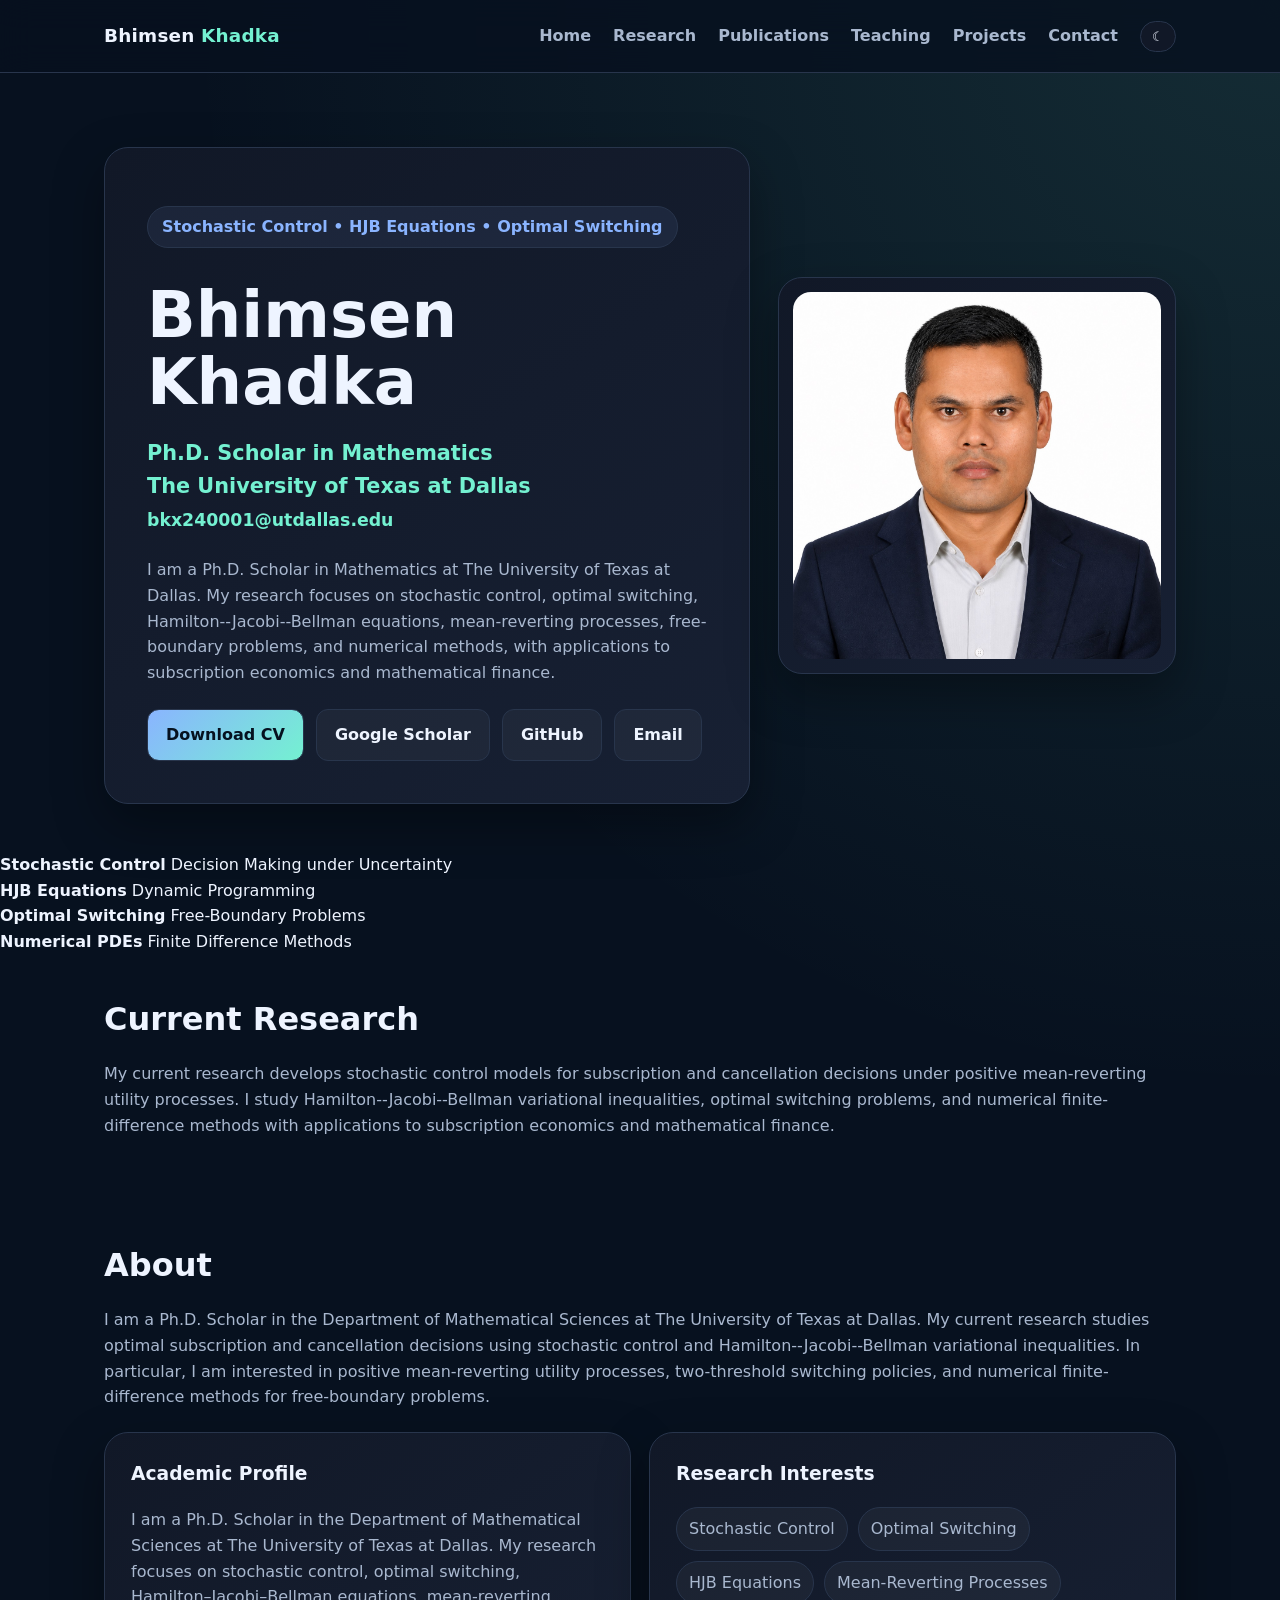
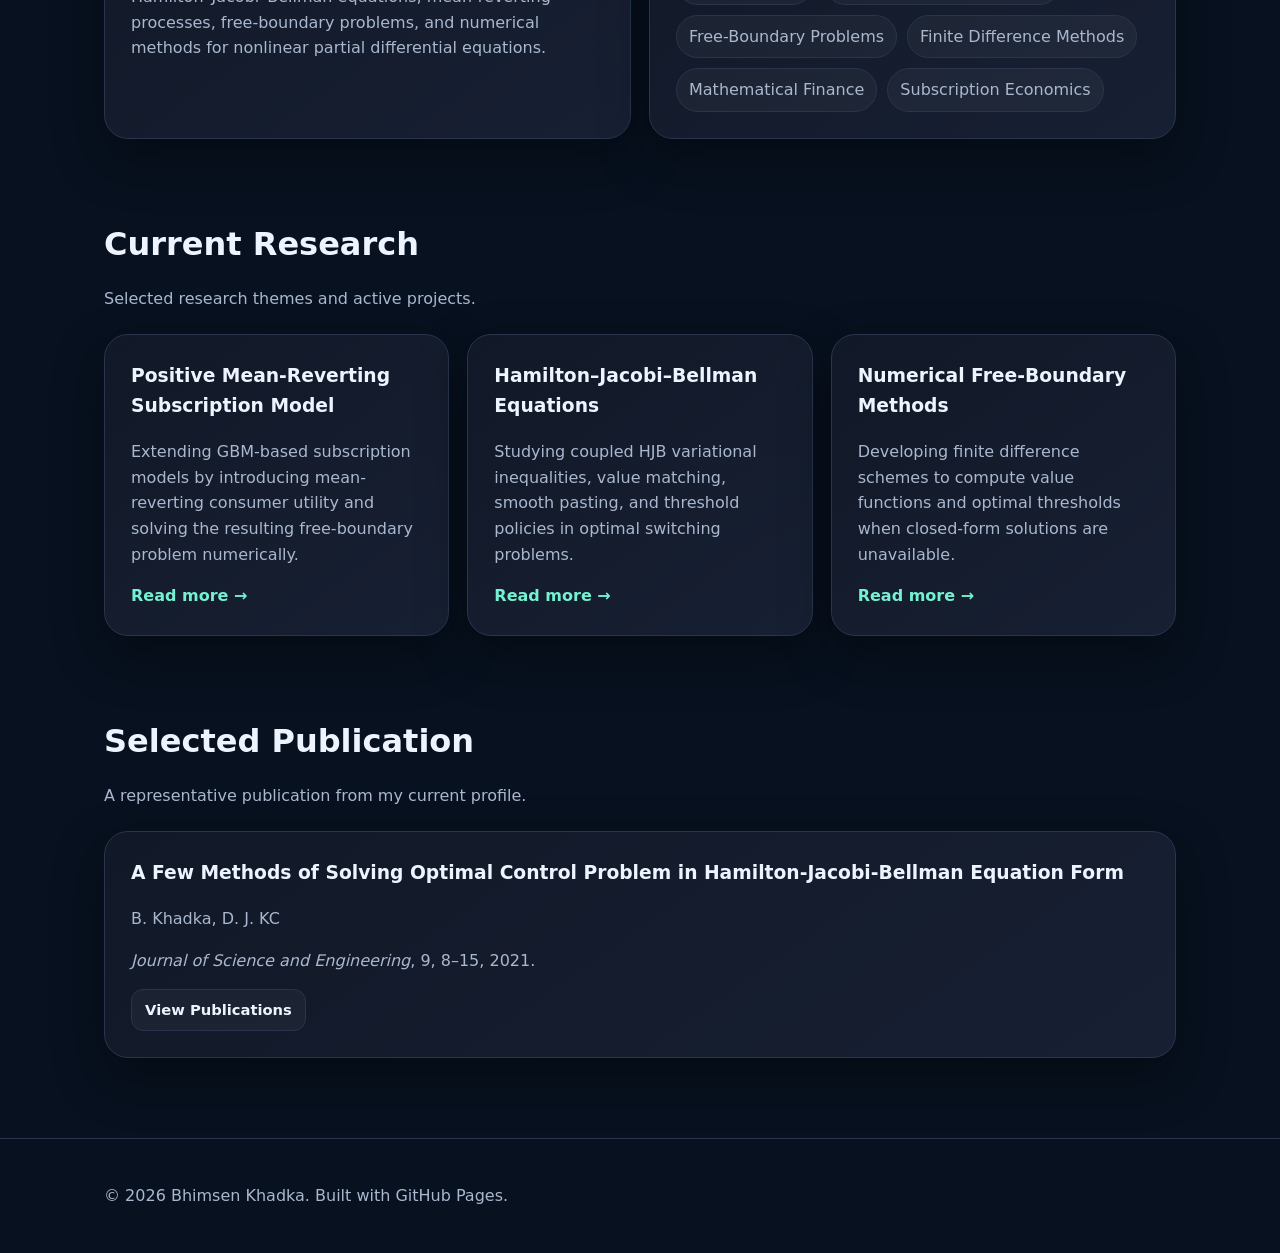
==== index.html @ 6ebc1610 "Update index.html" ====
<!DOCTYPE html>
<html lang="en">
<head>
  <meta charset="UTF-8" />
  <meta name="viewport" content="width=device-width, initial-scale=1.0" />
  <title>Bhimsen Khadka | Mathematics PhD</title>
  <meta name="description" content="Academic website of Bhimsen Khadka, PhD Scholar in Mathematics at The University of Texas at Dallas." />
  <meta name="google-site-verification" content="ZYRdFYte85MafFgRu5NXMgGypsYidAjBqfhh8ABR3eA" />
  <link rel="stylesheet" href="css/style.css" />
</head>
<body>
  <header class="site-header">
    <nav class="nav container">
      <a class="brand" href="index.html">Bhimsen <span>Khadka</span></a>
      <button class="nav-toggle" id="navToggle">☰</button>
      <div class="nav-links" id="navLinks">
        <a href="index.html">Home</a>
        <a href="research.html">Research</a>
        <a href="publications.html">Publications</a>
        <a href="teaching.html">Teaching</a>
        <a href="projects.html">Projects</a>
        <a href="contact.html">Contact</a>
        <button id="themeToggle" class="theme-btn">☾</button>
      </div>
    </nav>
  </header>

  <main>
    <section class="hero container">
      <div class="hero-card">
        <p class="eyebrow">Stochastic Control • HJB Equations • Optimal Switching</p>
        <h1>Bhimsen Khadka</h1>
        <p class="subtitle">
Ph.D. Scholar in Mathematics<br />
The University of Texas at Dallas<br />
<small>bkx240001@utdallas.edu</small>
        </p>
        <p class="hero-text">
  I am a Ph.D. Scholar in Mathematics at The University of Texas at Dallas.
  My research focuses on stochastic control, optimal switching,
  Hamilton--Jacobi--Bellman equations, mean-reverting processes,
  free-boundary problems, and numerical methods, with applications to
  subscription economics and mathematical finance.
         </p>
        <div class="button-row">
          <a class="btn primary" href="Bhimsen_CV.pdf">Download CV</a>
          <a class="btn" href="https://scholar.google.com/citations?user=SEd0afoAAAAJ&hl=en" target="_blank">Google Scholar</a>
          <a class="btn" href="https://github.com/BhimsenKhadka" target="_blank">GitHub</a>
          <a class="btn" href="mailto:bkx240001@utdallas.edu">Email</a>
        </div>
      </div>
      <div class="profile-card">
        <img src="Photo.jpg" alt="Bhimsen Khadka" />
      </div>
    </section>

    <div>
<strong>Stochastic Control</strong>
<span>Decision Making under Uncertainty</span>
</div>

<div>
<strong>HJB Equations</strong>
<span>Dynamic Programming</span>
</div>

<div>
<strong>Optimal Switching</strong>
<span>Free-Boundary Problems</span>
</div>

<div>
<strong>Numerical PDEs</strong>
<span>Finite Difference Methods</span>
</div>

    </section>
<section class="section container">
  <div class="section-heading">
    <h2>Current Research</h2>
    <p>
      My current research develops stochastic control models for subscription
      and cancellation decisions under positive mean-reverting utility processes.
      I study Hamilton--Jacobi--Bellman variational inequalities, optimal
      switching problems, and numerical finite-difference methods with
      applications to subscription economics and mathematical finance.
    </p>
  </div>
</section>
    <section class="section container">
      <div class="section-heading">
       
        <h2>About</h2>
       <p>
  I am a Ph.D. Scholar in the Department of Mathematical Sciences at
  The University of Texas at Dallas. My current research studies optimal
  subscription and cancellation decisions using stochastic control and
  Hamilton--Jacobi--Bellman variational inequalities. In particular, I am
  interested in positive mean-reverting utility processes, two-threshold
  switching policies, and numerical finite-difference methods for
  free-boundary problems.
</p>
      </div>
      <div class="grid two">
        <div class="card">
          <h3>Academic Profile</h3>
         <p>
I am a Ph.D. Scholar in the Department of Mathematical Sciences at
The University of Texas at Dallas. My research focuses on stochastic
control, optimal switching, Hamilton–Jacobi–Bellman equations,
mean-reverting processes, free-boundary problems, and numerical
methods for nonlinear partial differential equations.
</p>
        </div>
        <div class="card">
          <h3>Research Interests</h3>
          <div class="tags">
            <span>Stochastic Control</span>
            <span>Optimal Switching</span>
            <span>HJB Equations</span>
            <span>Mean-Reverting Processes</span>
            <span>Free-Boundary Problems</span>
            <span>Finite Difference Methods</span>
            <span>Mathematical Finance</span>
            <span>Subscription Economics</span>
          </div>
        </div>
      </div>
    </section>

    <section class="section container">
      <div class="section-heading">
        <h2>Current Research</h2>
        <p>Selected research themes and active projects.</p>
      </div>
      <div class="grid three">
        <article class="card">
          <h3>Positive Mean-Reverting Subscription Model</h3>
          <p>
            Extending GBM-based subscription models by introducing mean-reverting
            consumer utility and solving the resulting free-boundary problem numerically.
          </p>
          <a class="text-link" href="research.html">Read more →</a>
        </article>
        <article class="card">
          <h3>Hamilton–Jacobi–Bellman Equations</h3>
          <p>
            Studying coupled HJB variational inequalities, value matching,
            smooth pasting, and threshold policies in optimal switching problems.
          </p>
          <a class="text-link" href="research.html">Read more →</a>
        </article>
        <article class="card">
          <h3>Numerical Free-Boundary Methods</h3>
          <p>
            Developing finite difference schemes to compute value functions and
            optimal thresholds when closed-form solutions are unavailable.
          </p>
          <a class="text-link" href="projects.html">Read more →</a>
        </article>
      </div>
    </section>

    <section class="section container">
      <div class="section-heading">
        <h2>Selected Publication</h2>
        <p>A representative publication from my current profile.</p>
      </div>
      <div class="publication">
        <h3>A Few Methods of Solving Optimal Control Problem in Hamilton-Jacobi-Bellman Equation Form</h3>
        <p>B. Khadka, D. J. KC</p>
        <p><em>Journal of Science and Engineering</em>, 9, 8–15, 2021.</p>
        <a class="btn small" href="publications.html">View Publications</a>
      </div>
    </section>
  </main>

  <footer class="footer">
    <div class="container">
      <p>© <span id="year"></span> Bhimsen Khadka. Built with GitHub Pages.</p>
    </div>
  </footer>

  <script src="js/script.js"></script>
</body>
</html>
---- css/style.css ----
:root{
  --bg:#07111f;
  --surface:#111827;
  --surface2:#172033;
  --text:#eef4ff;
  --muted:#a9b8cf;
  --line:#28354c;
  --accent:#74f1d1;
  --accent2:#8ab4ff;
  --shadow:0 20px 50px rgba(0,0,0,.35);
}
:root.light{
  --bg:#f7f9fc;
  --surface:#ffffff;
  --surface2:#eef3fb;
  --text:#122033;
  --muted:#52627a;
  --line:#d9e1ee;
  --accent:#0f766e;
  --accent2:#1d4ed8;
  --shadow:0 16px 40px rgba(30,41,59,.12);
}
*{box-sizing:border-box}
body{
  margin:0;
  font-family:Inter, system-ui, -apple-system, BlinkMacSystemFont, "Segoe UI", sans-serif;
  background:radial-gradient(circle at top right, rgba(116,241,209,.12), transparent 35%), var(--bg);
  color:var(--text);
  line-height:1.6;
}
a{color:inherit;text-decoration:none}
.container{max-width:1120px;margin:0 auto;padding:0 24px}
.site-header{
  position:sticky;top:0;z-index:10;
  background:rgba(7,17,31,.82);
  backdrop-filter:blur(16px);
  border-bottom:1px solid var(--line);
}
.light .site-header{background:rgba(247,249,252,.86)}
.nav{height:72px;display:flex;align-items:center;justify-content:space-between}
.brand{font-weight:800;font-size:1.15rem;letter-spacing:.2px}
.brand span{color:var(--accent)}
.nav-links{display:flex;align-items:center;gap:22px}
.nav-links a{color:var(--muted);font-weight:600}
.nav-links a:hover{color:var(--accent)}
.nav-toggle{display:none;background:none;border:0;color:var(--text);font-size:1.6rem}
.theme-btn{border:1px solid var(--line);background:var(--surface);color:var(--text);border-radius:999px;padding:7px 11px;cursor:pointer}
.hero{display:grid;grid-template-columns:1.3fr .8fr;gap:28px;align-items:center;padding-top:74px;padding-bottom:48px}
.hero-card,.profile-card,.card,.publication,.stats div{
  background:linear-gradient(145deg,var(--surface),var(--surface2));
  border:1px solid var(--line);
  border-radius:24px;
  box-shadow:var(--shadow);
}
.hero-card{padding:42px}
.eyebrow{display:inline-block;color:var(--accent2);font-weight:700;border:1px solid var(--line);border-radius:999px;padding:7px 14px;background:rgba(138,180,255,.08)}
h1{font-size:clamp(2.4rem,5vw,4.6rem);line-height:1.05;margin:18px 0 12px}
h2{font-size:2rem;margin:0 0 8px}
h3{margin-top:0}
.subtitle{font-size:1.3rem;color:var(--accent);font-weight:700}
.hero-text,.lead,.section-heading p,.card p,.publication p{color:var(--muted)}
.button-row{display:flex;flex-wrap:wrap;gap:12px;margin-top:24px}
.btn{
  display:inline-flex;align-items:center;justify-content:center;
  border:1px solid var(--line);border-radius:12px;padding:12px 18px;
  background:rgba(255,255,255,.04);font-weight:800;
}
.btn:hover{transform:translateY(-2px);border-color:var(--accent);transition:.2s}
.btn.primary{background:linear-gradient(135deg,var(--accent2),var(--accent));color:#05111f}
.btn.small{padding:8px 13px;font-size:.92rem}
.profile-card{padding:14px}
.profile-card img{width:100%;display:block;border-radius:18px;aspect-ratio:1/1;object-fit:cover}
.stats{display:grid;grid-template-columns:repeat(4,1fr);gap:16px;padding:12px 24px 42px}
.stats div{text-align:center;padding:22px}
.stats strong{display:block;color:var(--text);font-size:1.2rem}
.stats span{color:var(--muted);font-size:.95rem}
.section{padding:40px 24px}
.section-heading{margin-bottom:22px}
.grid{display:grid;gap:18px}
.grid.two{grid-template-columns:repeat(2,1fr)}
.grid.three{grid-template-columns:repeat(3,1fr)}
.card,.publication{padding:26px}
.tags{display:flex;gap:10px;flex-wrap:wrap}
.tags span{border:1px solid var(--line);border-radius:999px;padding:8px 12px;color:var(--muted);background:rgba(255,255,255,.04)}
.text-link{color:var(--accent);font-weight:800}
.page{padding-top:54px;padding-bottom:80px}
.footer{border-top:1px solid var(--line);padding:28px 0;color:var(--muted);margin-top:40px}
@media(max-width:850px){
  .hero,.grid.two,.grid.three,.stats{grid-template-columns:1fr}
  .nav-toggle{display:block}
  .nav-links{display:none;position:absolute;left:0;right:0;top:72px;background:var(--surface);padding:18px 24px;flex-direction:column;align-items:flex-start;border-bottom:1px solid var(--line)}
  .nav-links.open{display:flex}
}
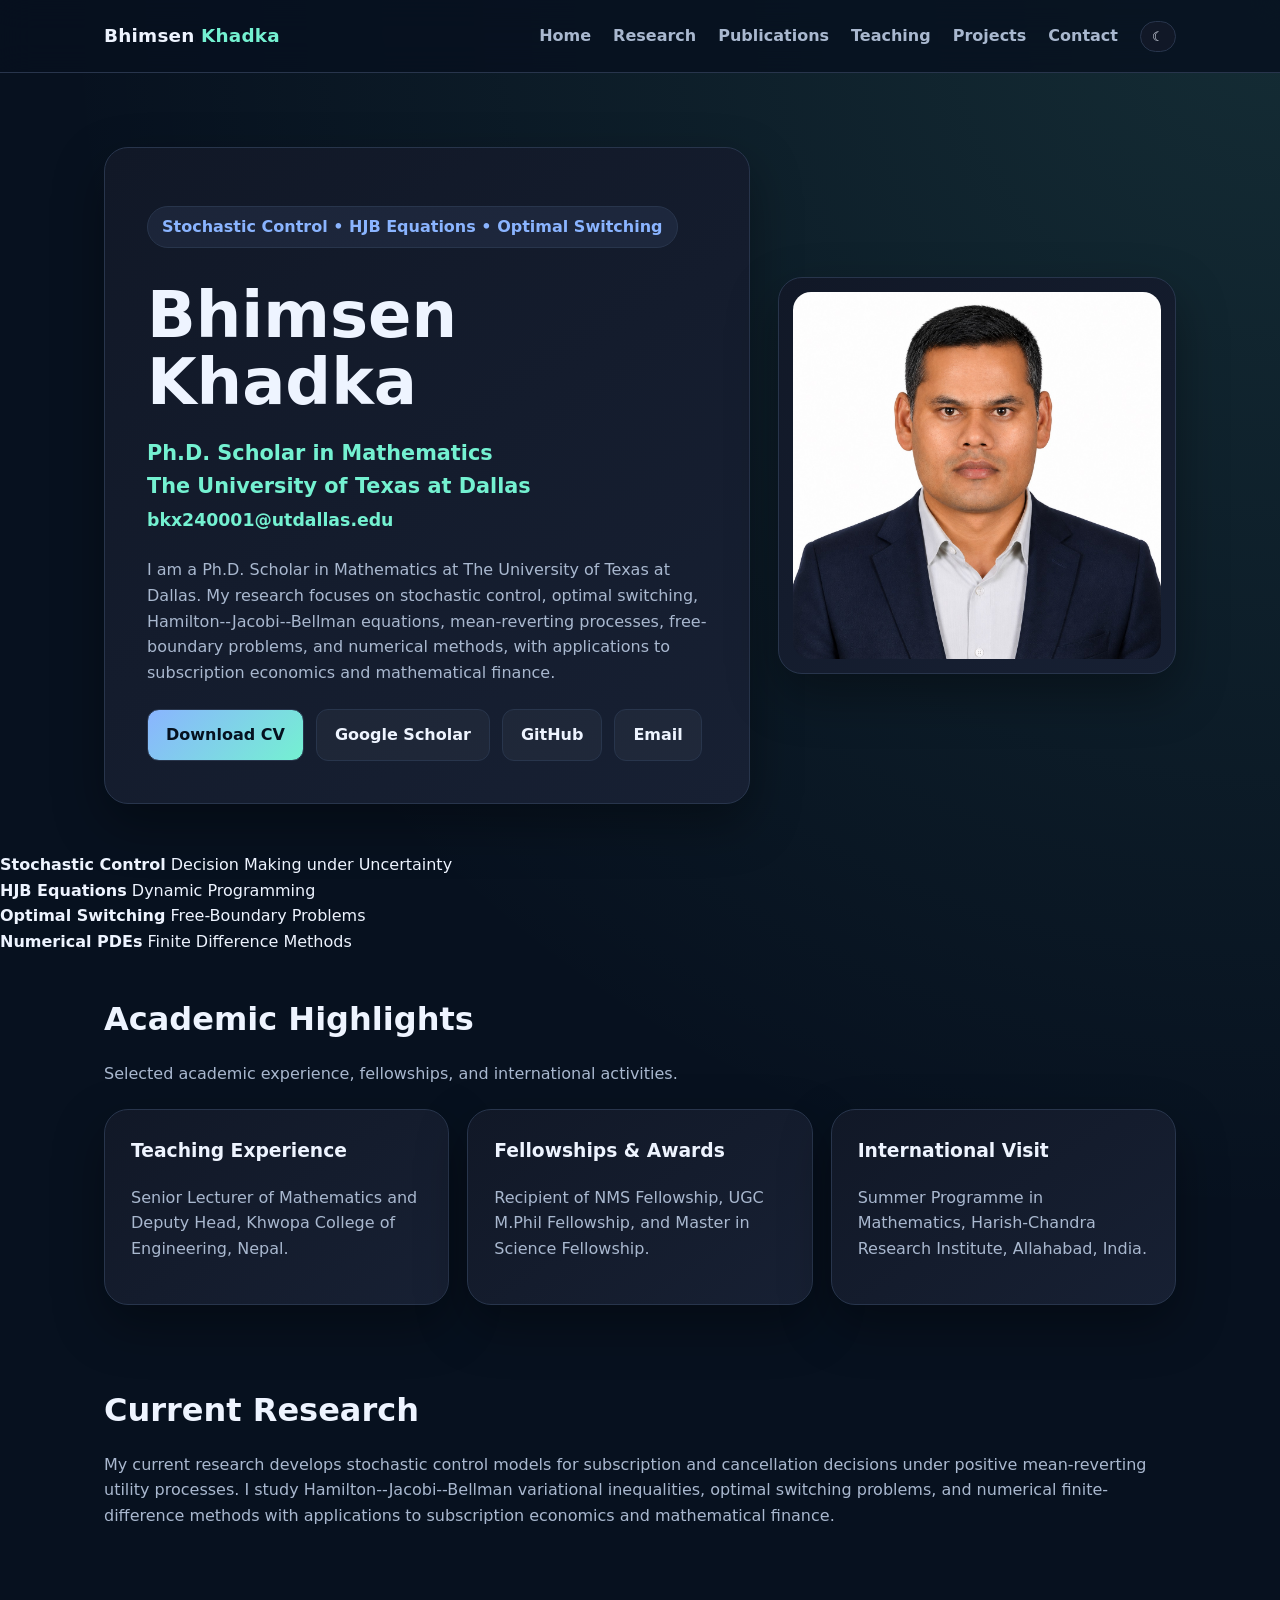
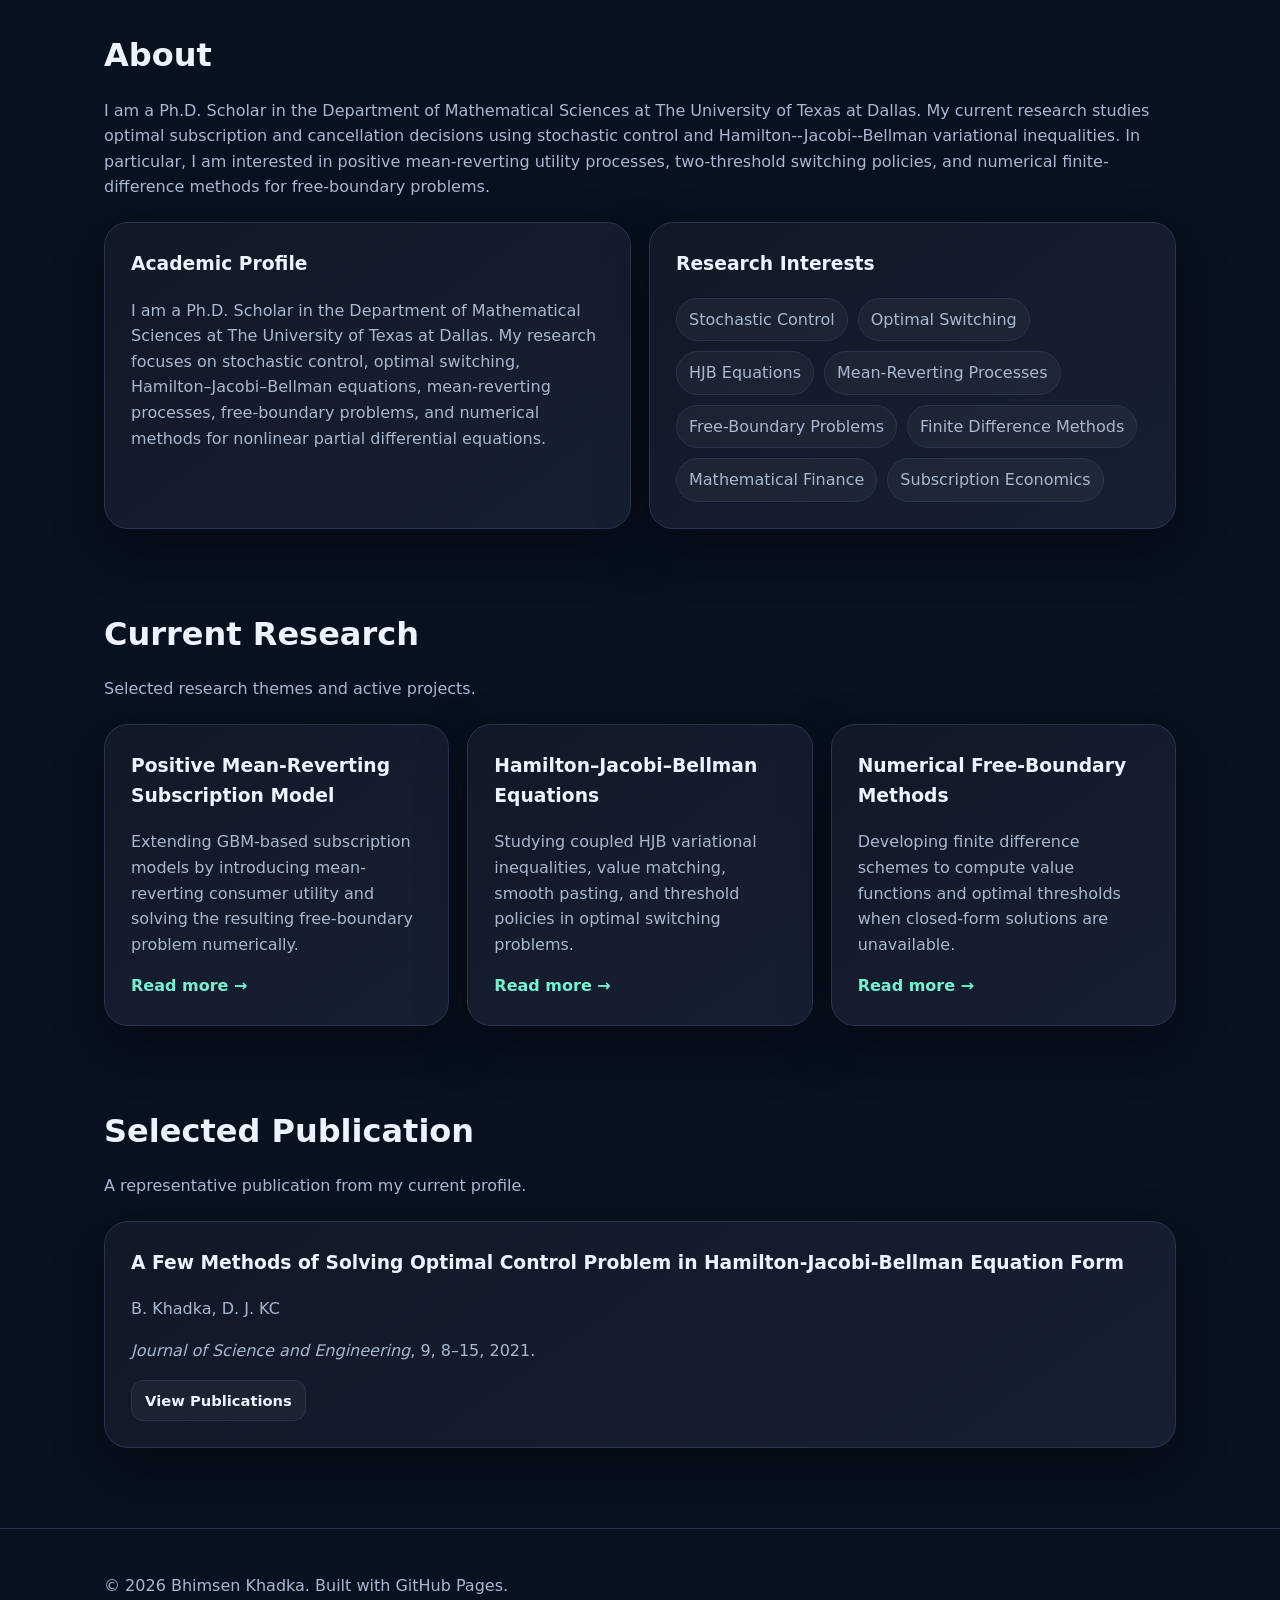
==== commit 730c322c: "Add academic highlights section to index.html Added academic highlights section with teaching experi" ====
--- a/index.html
+++ b/index.html
@@ -75,6 +75,31 @@
 </div>
 
     </section>
+<section class="section container">
+  <div class="section-heading">
+    <h2>Academic Highlights</h2>
+    <p>Selected academic experience, fellowships, and international activities.</p>
+  </div>
+
+  <div class="grid three">
+    <div class="card">
+      <h3>Teaching Experience</h3>
+      <p>Senior Lecturer of Mathematics and Deputy Head, Khwopa College of Engineering, Nepal.</p>
+    </div>
+
+    <div class="card">
+      <h3>Fellowships & Awards</h3>
+      <p>Recipient of NMS Fellowship, UGC M.Phil Fellowship, and Master in Science Fellowship.</p>
+    </div>
+
+    <div class="card">
+      <h3>International Visit</h3>
+      <p>Summer Programme in Mathematics, Harish-Chandra Research Institute, Allahabad, India.</p>
+    </div>
+  </div>
+</section>
+
+    
 <section class="section container">
   <div class="section-heading">
     <h2>Current Research</h2>
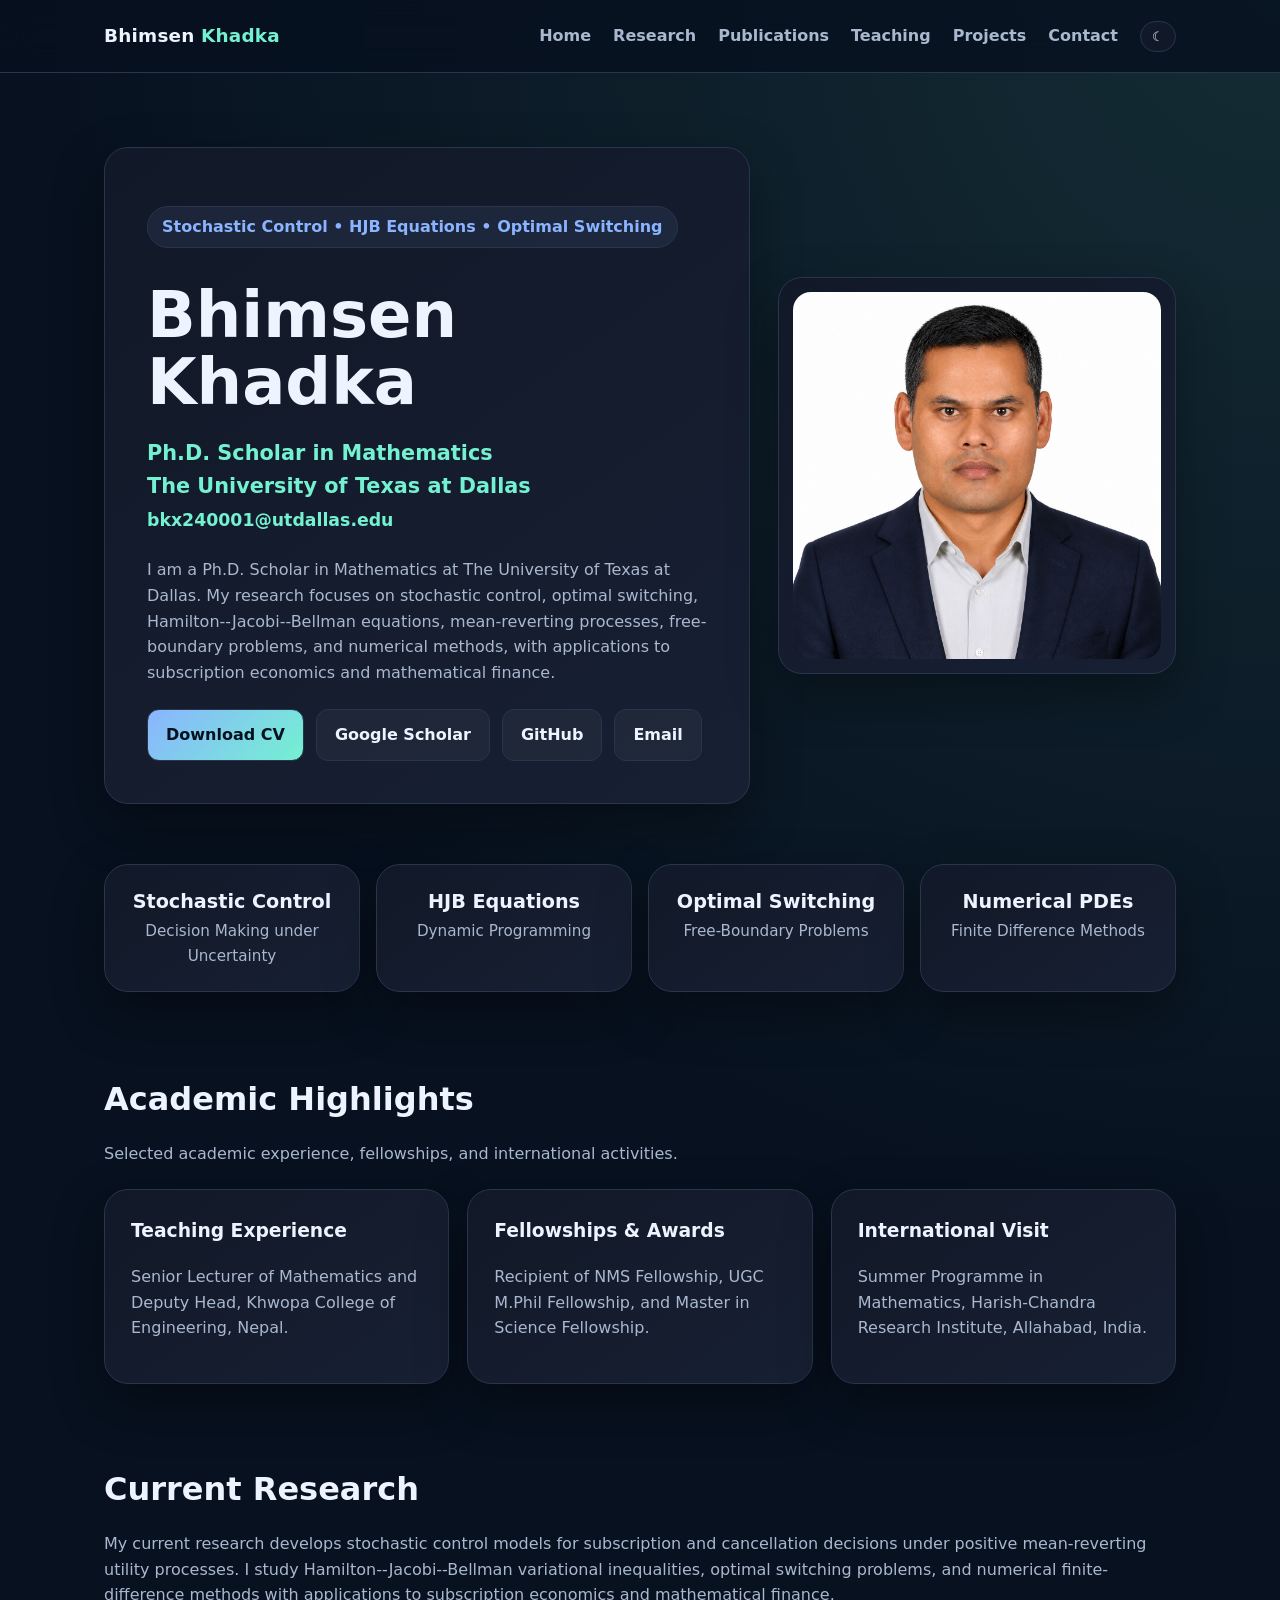
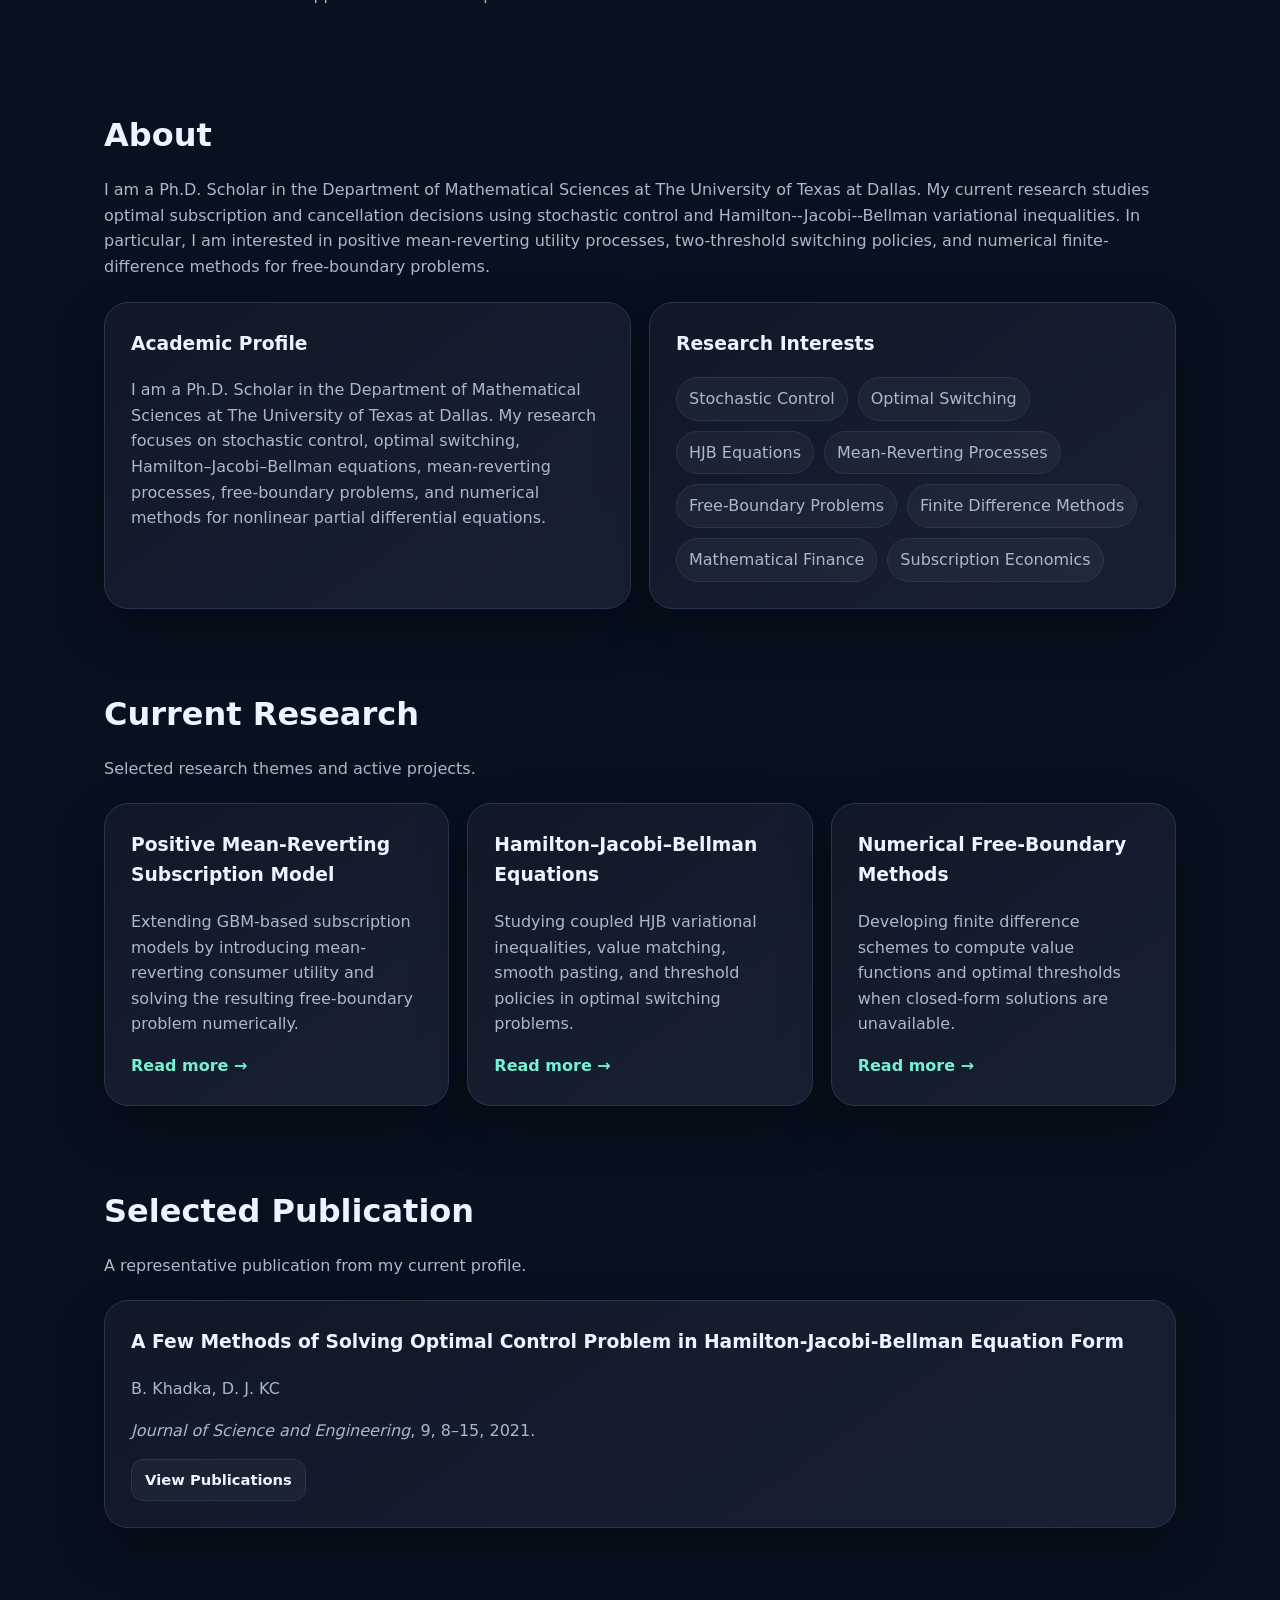
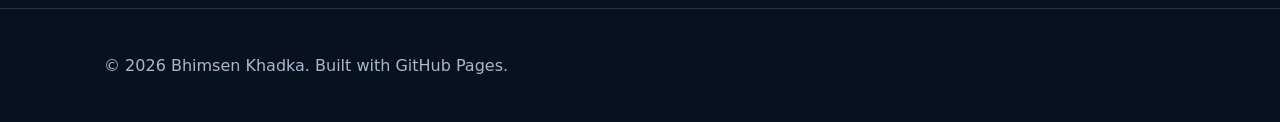
==== commit 6fa8fd23: "Add new stat cards for various topics" ====
--- a/index.html
+++ b/index.html
@@ -53,23 +53,23 @@
         <img src="Photo.jpg" alt="Bhimsen Khadka" />
       </div>
     </section>
-
-    <div>
+<section class="stats container">
+    <div class="stat-card">
 <strong>Stochastic Control</strong>
 <span>Decision Making under Uncertainty</span>
 </div>
 
-<div>
+<div class="stat-card">
 <strong>HJB Equations</strong>
 <span>Dynamic Programming</span>
 </div>
 
-<div>
+<div class="stat-card">
 <strong>Optimal Switching</strong>
 <span>Free-Boundary Problems</span>
 </div>
 
-<div>
+<div class="stat-card">
 <strong>Numerical PDEs</strong>
 <span>Finite Difference Methods</span>
 </div>
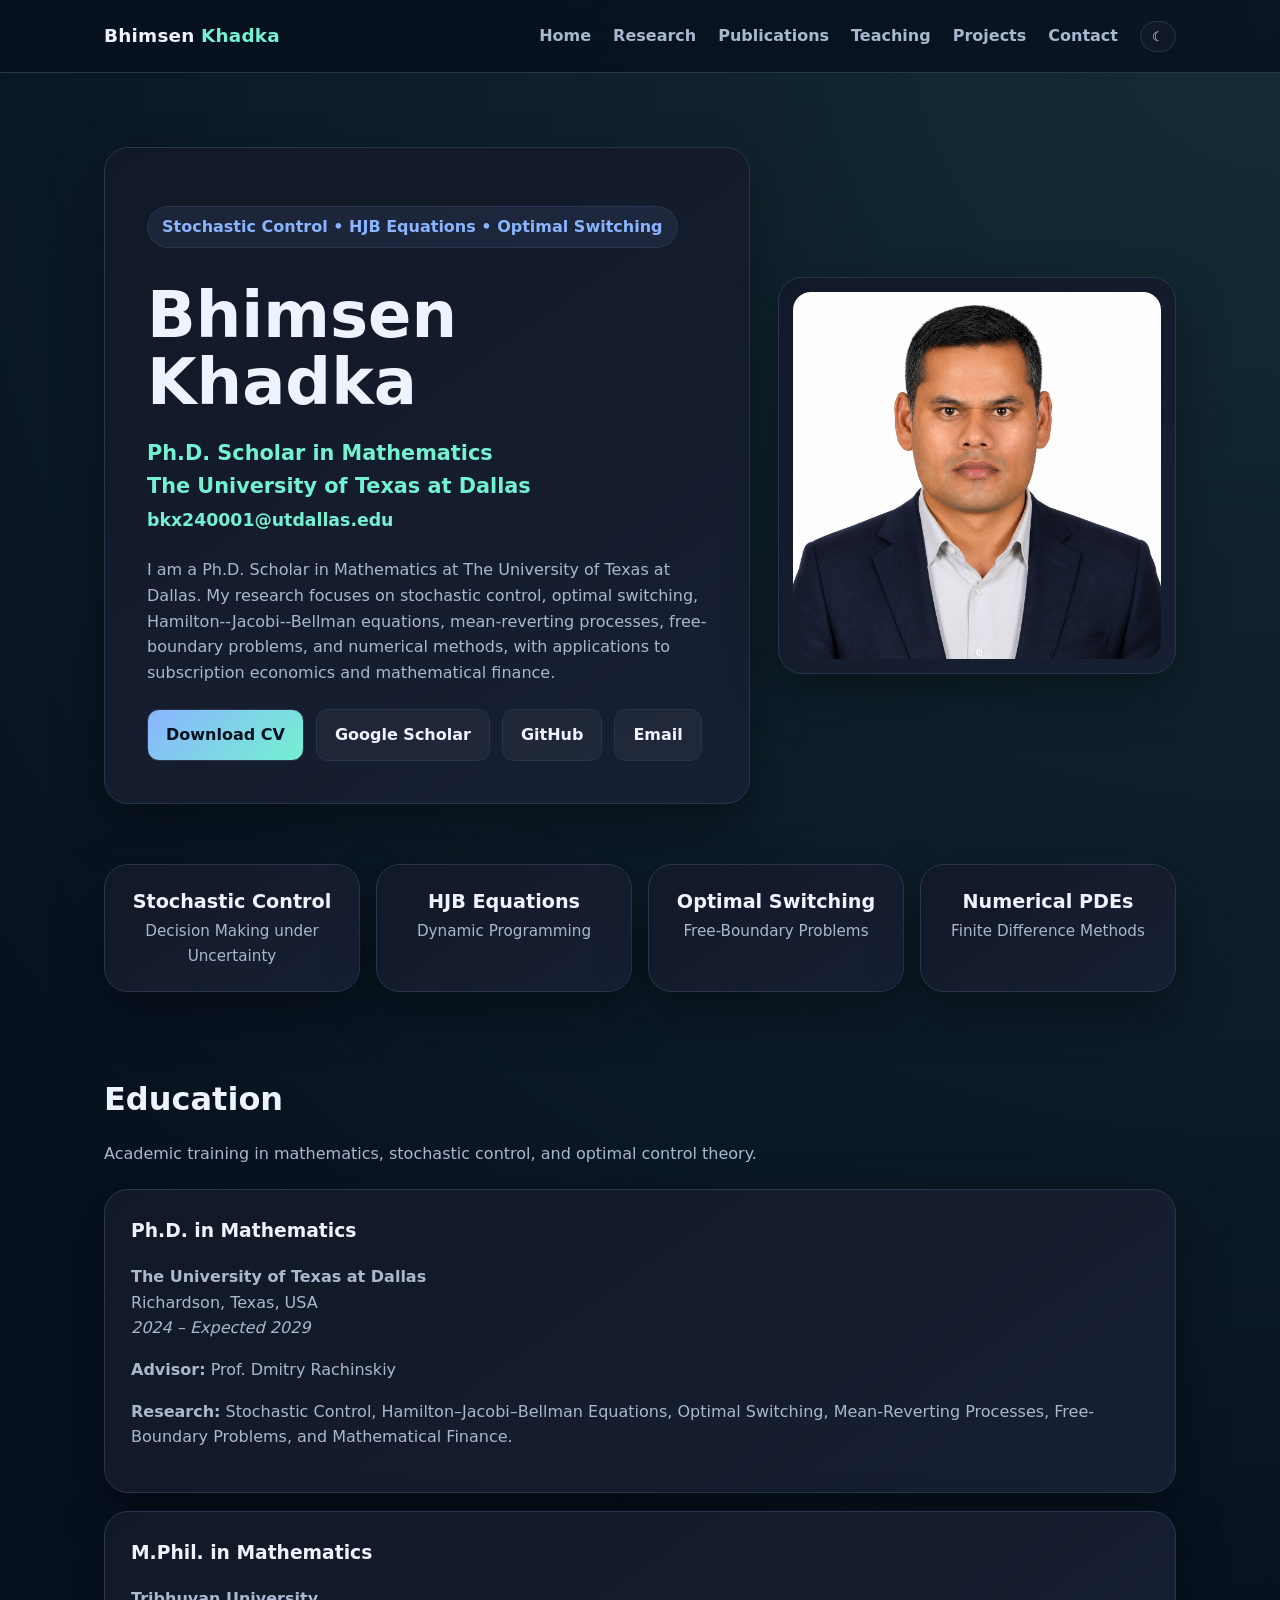
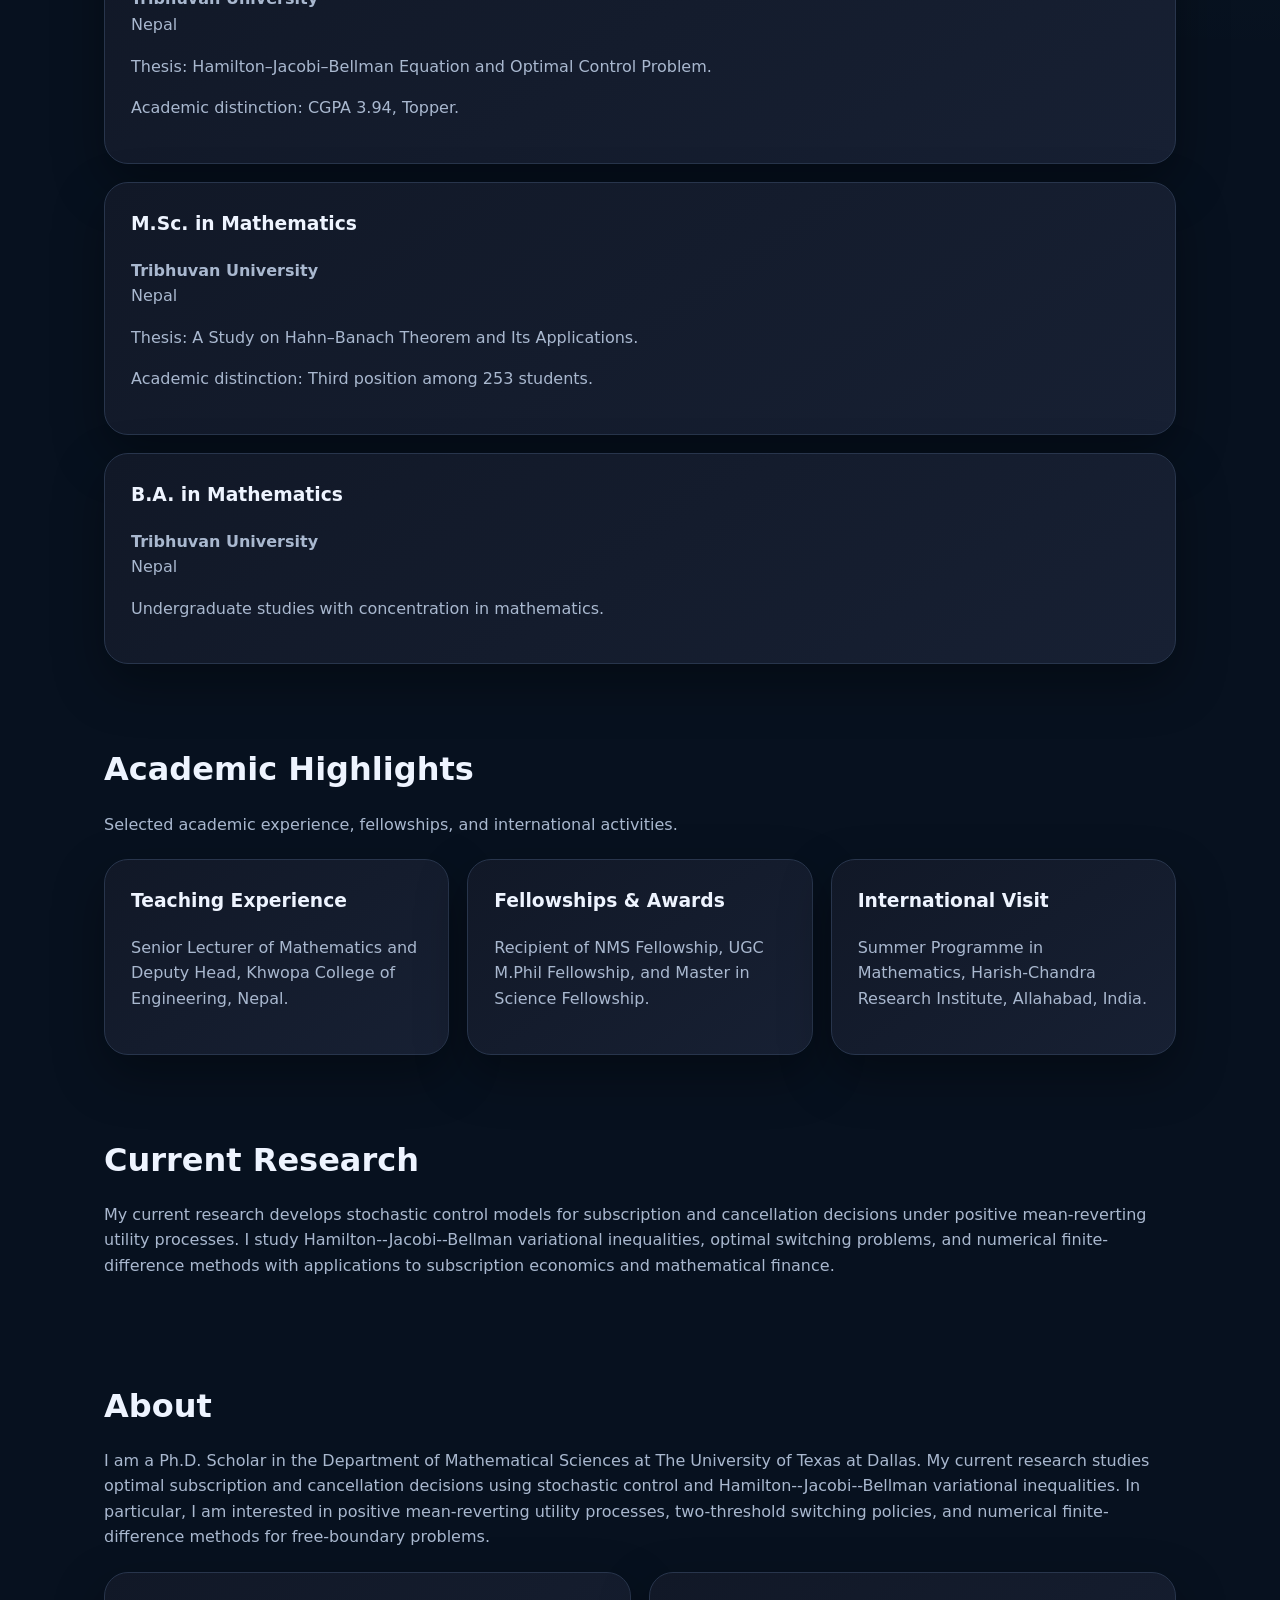
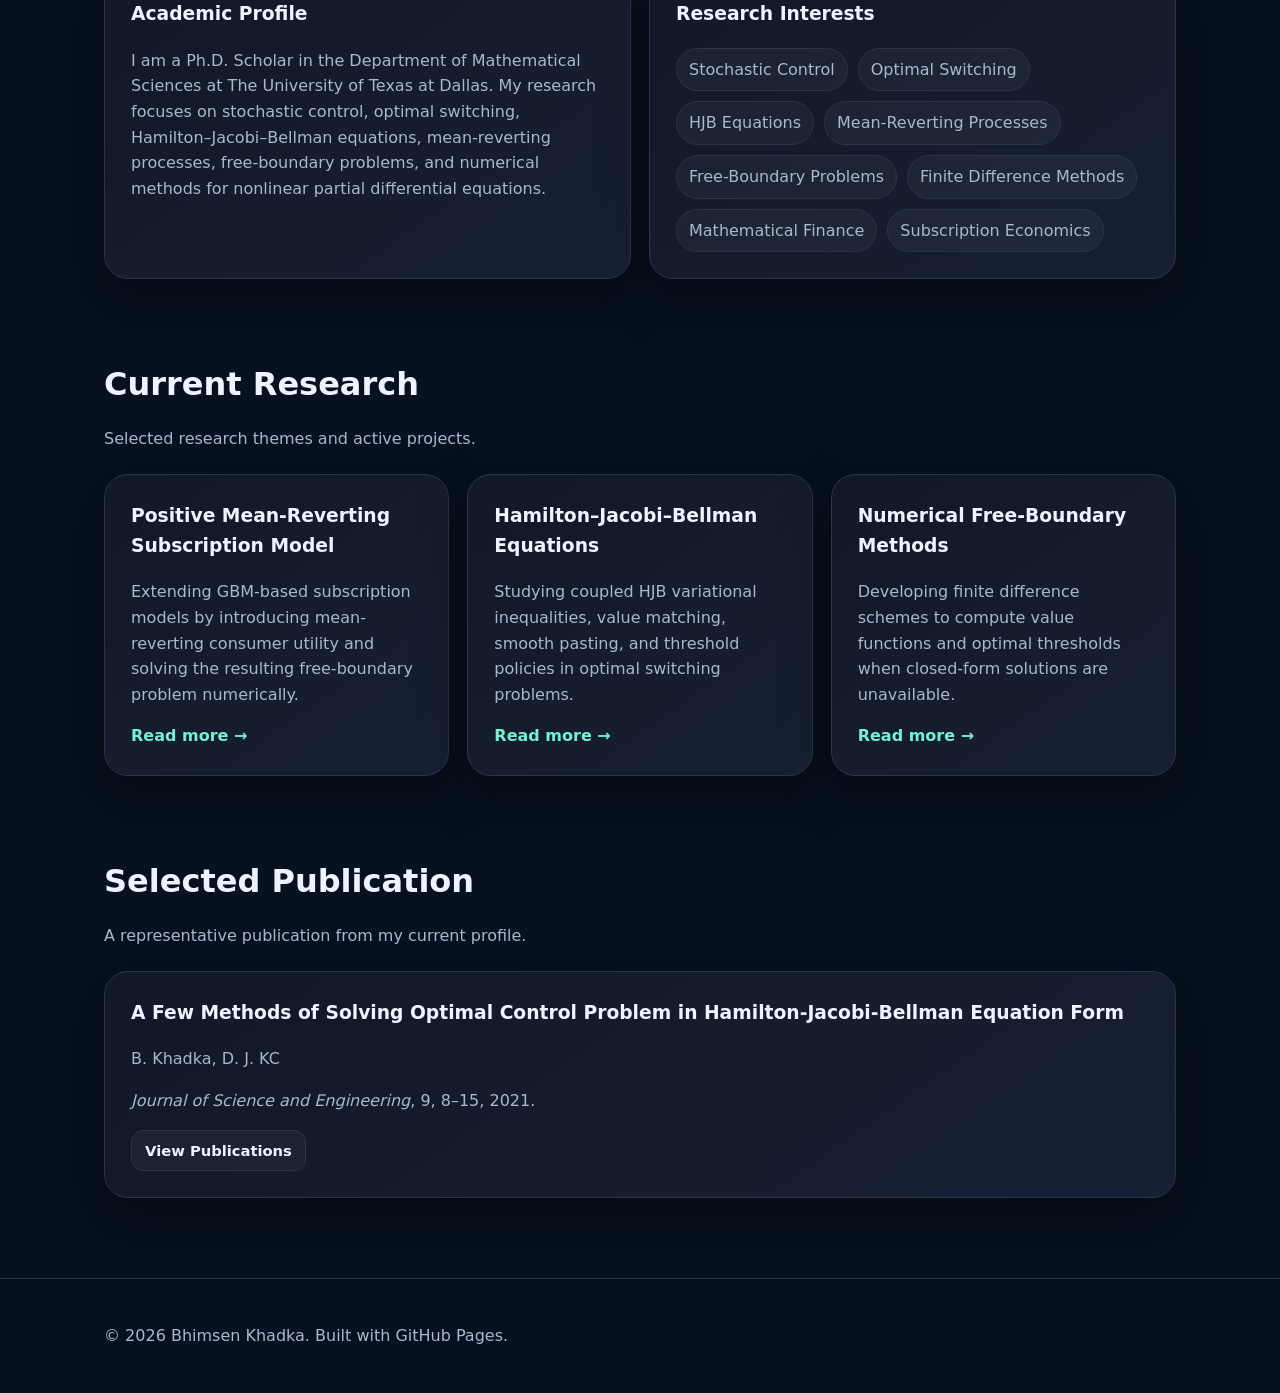
==== commit 8b2f2733: "Add education section with academic details" ====
--- a/index.html
+++ b/index.html
@@ -73,8 +73,75 @@
 <strong>Numerical PDEs</strong>
 <span>Finite Difference Methods</span>
 </div>
-
-    </section>
+</section>
+<section class="section container">
+  <div class="section-heading">
+    <h2>Education</h2>
+    <p>Academic training in mathematics, stochastic control, and optimal control theory.</p>
+  </div>
+
+  <div class="grid four">
+
+    <article class="card">
+      <h3>Ph.D. in Mathematics</h3>
+      <p>
+        <strong>The University of Texas at Dallas</strong><br>
+        Richardson, Texas, USA<br>
+        <em>2024 – Expected 2029</em>
+      </p>
+      <p>
+        <strong>Advisor:</strong> Prof. Dmitry Rachinskiy
+      </p>
+      <p>
+        <strong>Research:</strong> Stochastic Control, Hamilton–Jacobi–Bellman
+        Equations, Optimal Switching, Mean-Reverting Processes, Free-Boundary
+        Problems, and Mathematical Finance.
+      </p>
+    </article>
+
+    <article class="card">
+      <h3>M.Phil. in Mathematics</h3>
+      <p>
+        <strong>Tribhuvan University</strong><br>
+        Nepal
+      </p>
+      <p>
+        Thesis: Hamilton–Jacobi–Bellman Equation and Optimal Control Problem.
+      </p>
+      <p>
+        Academic distinction: CGPA 3.94, Topper.
+      </p>
+    </article>
+
+    <article class="card">
+      <h3>M.Sc. in Mathematics</h3>
+      <p>
+        <strong>Tribhuvan University</strong><br>
+        Nepal
+      </p>
+      <p>
+        Thesis: A Study on Hahn–Banach Theorem and Its Applications.
+      </p>
+      <p>
+        Academic distinction: Third position among 253 students.
+      </p>
+    </article>
+
+    <article class="card">
+      <h3>B.A. in Mathematics</h3>
+      <p>
+        <strong>Tribhuvan University</strong><br>
+        Nepal
+      </p>
+      <p>
+        Undergraduate studies with concentration in mathematics.
+      </p>
+    </article>
+
+  </div>
+</section>
+
+    
 <section class="section container">
   <div class="section-heading">
     <h2>Academic Highlights</h2>
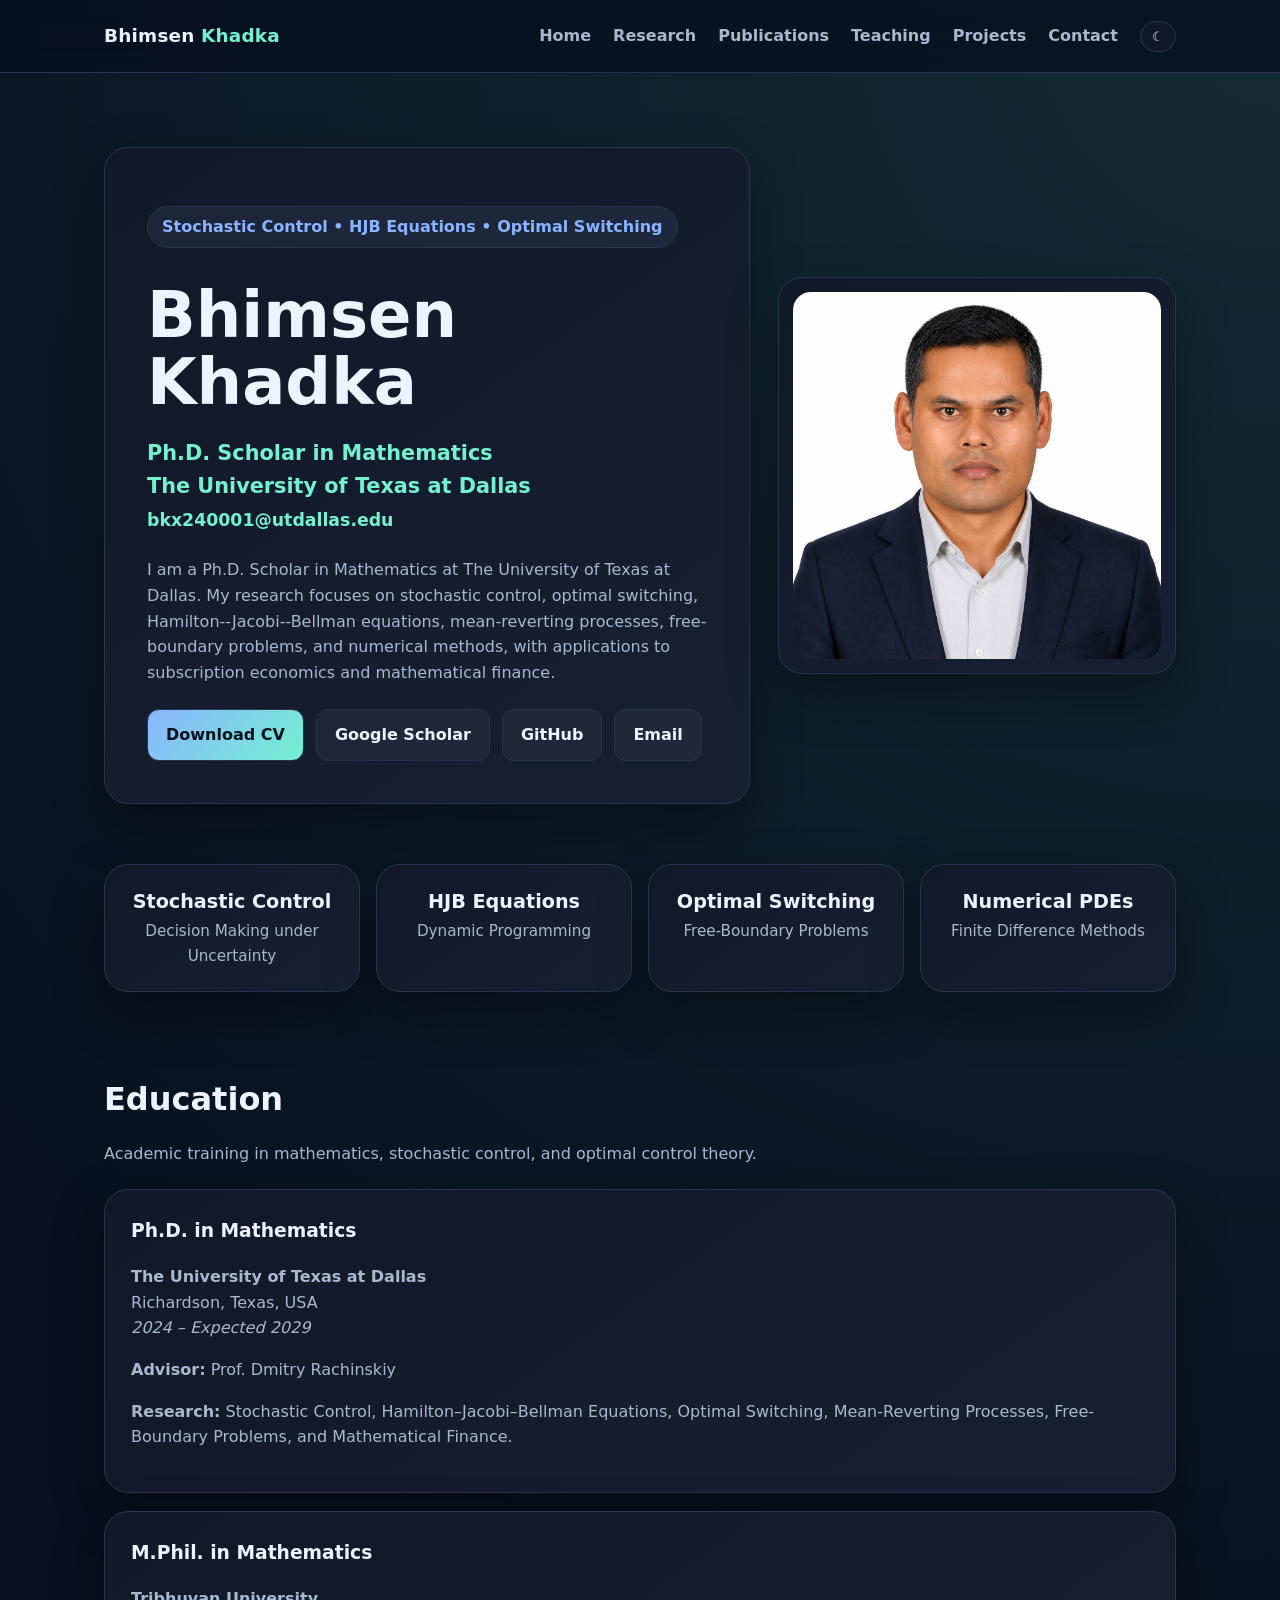
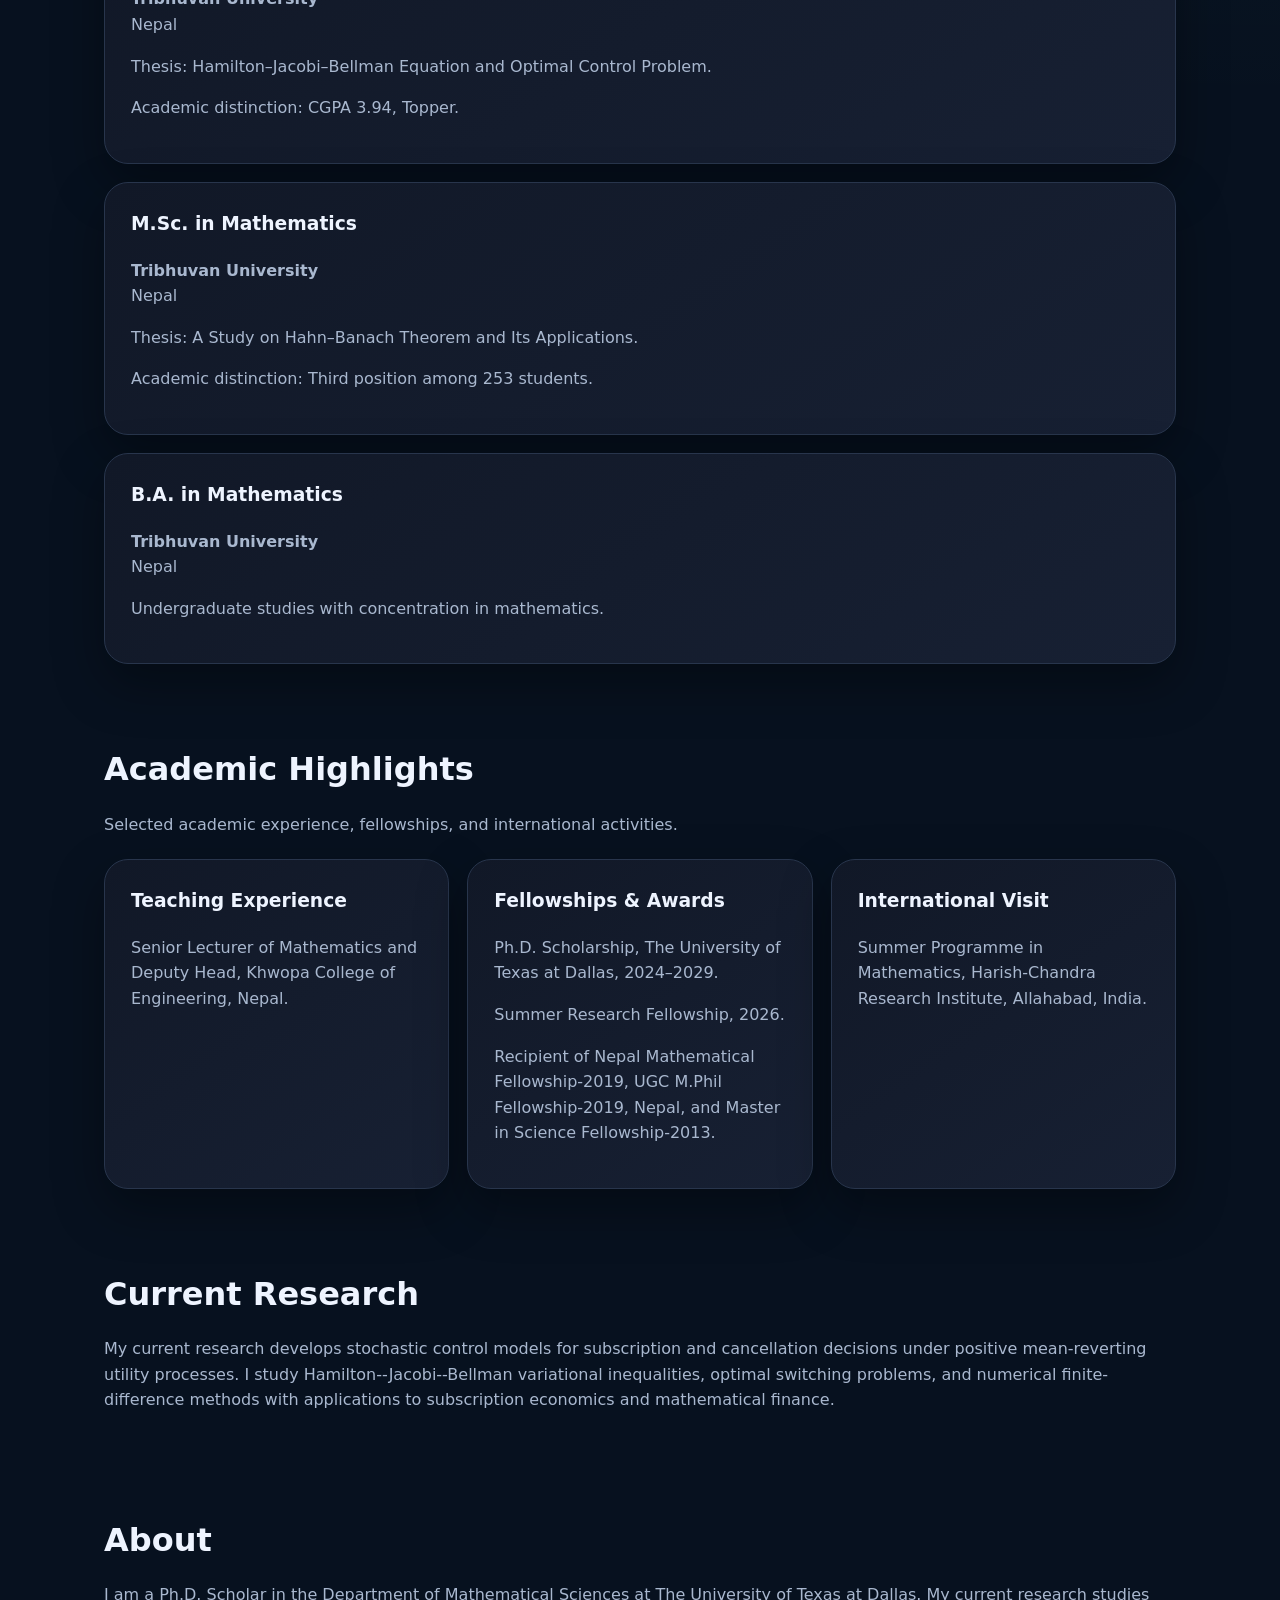
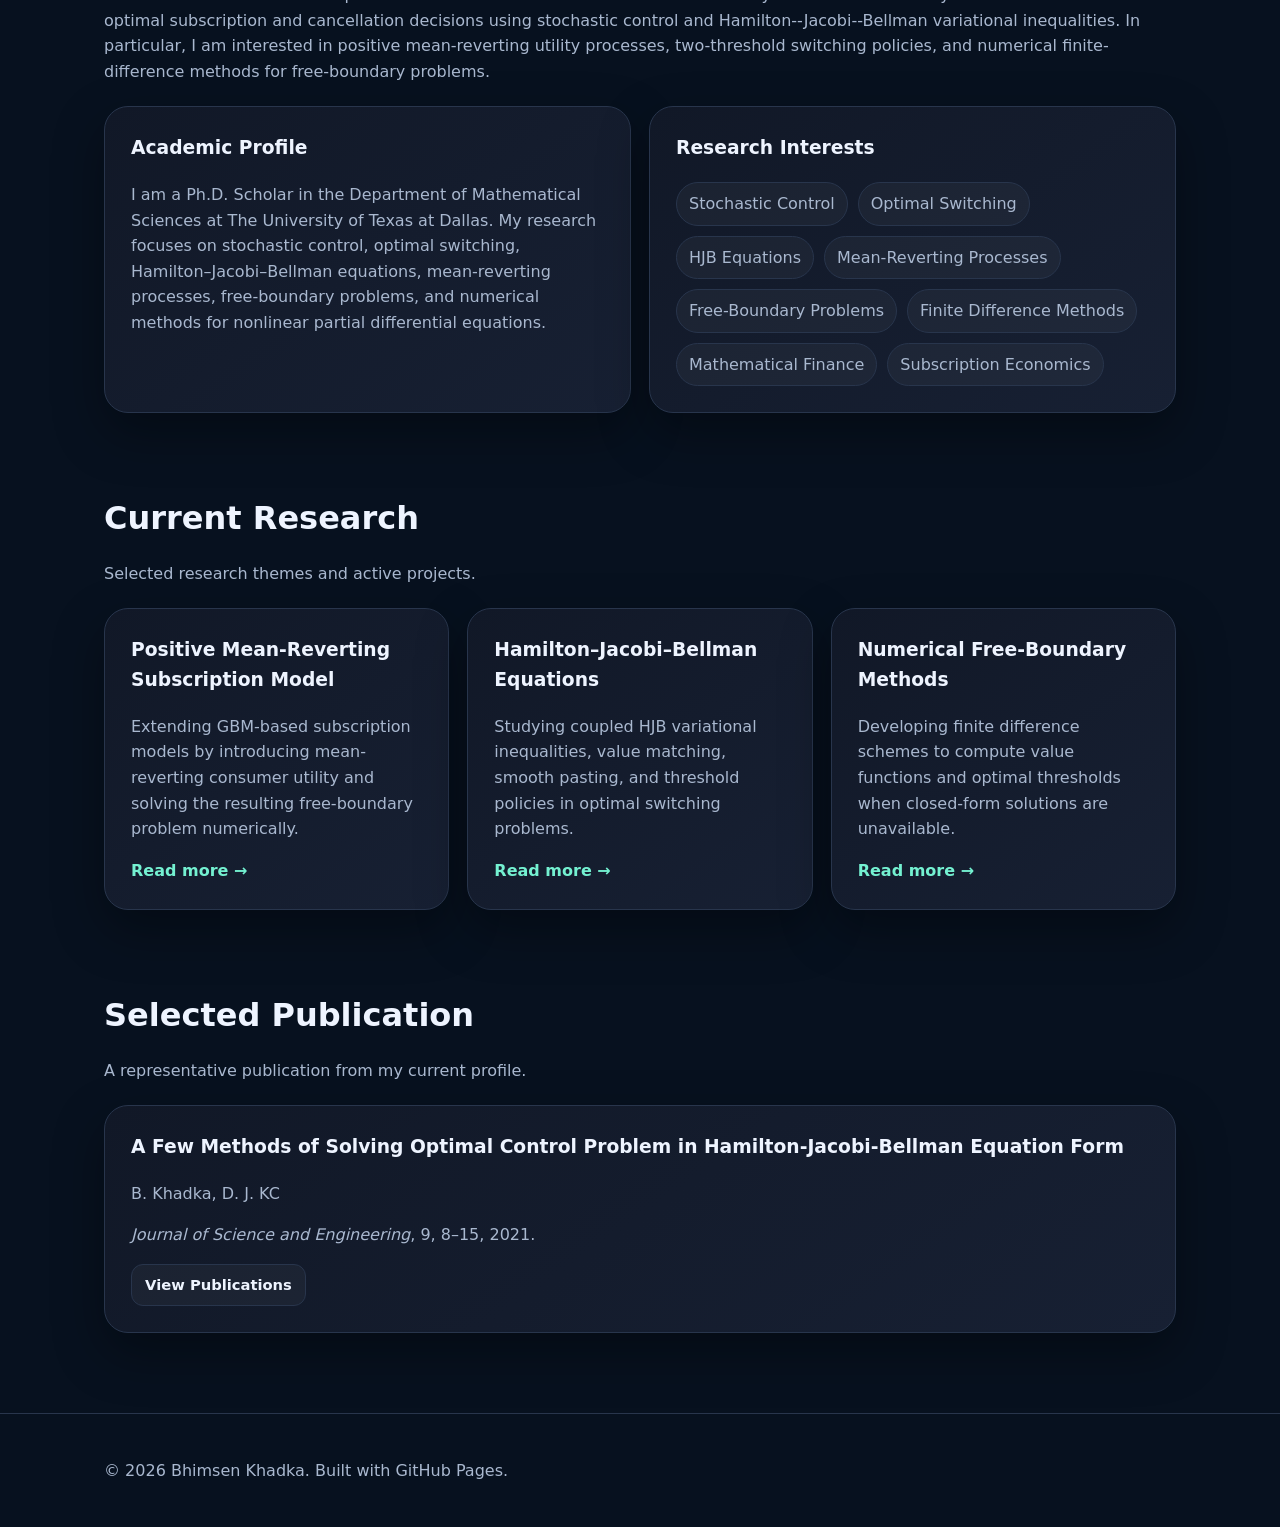
==== commit 52ca1d8c: "Revise fellowships and awards in index.html Updated fellowships and awards section with new details." ====
--- a/index.html
+++ b/index.html
@@ -154,10 +154,18 @@
       <p>Senior Lecturer of Mathematics and Deputy Head, Khwopa College of Engineering, Nepal.</p>
     </div>
 
-    <div class="card">
-      <h3>Fellowships & Awards</h3>
-      <p>Recipient of NMS Fellowship, UGC M.Phil Fellowship, and Master in Science Fellowship.</p>
-    </div>
+   <div class="card">
+  <h3>Fellowships & Awards</h3>
+  <p>
+    Ph.D. Scholarship, The University of Texas at Dallas, 2024–2029.
+  </p>
+  <p>
+    Summer Research Fellowship, 2026.
+  </p>
+  <p>
+    Recipient of Nepal Mathematical Fellowship-2019, UGC M.Phil Fellowship-2019, Nepal, and Master in Science Fellowship-2013.
+  </p>
+</div>
 
     <div class="card">
       <h3>International Visit</h3>
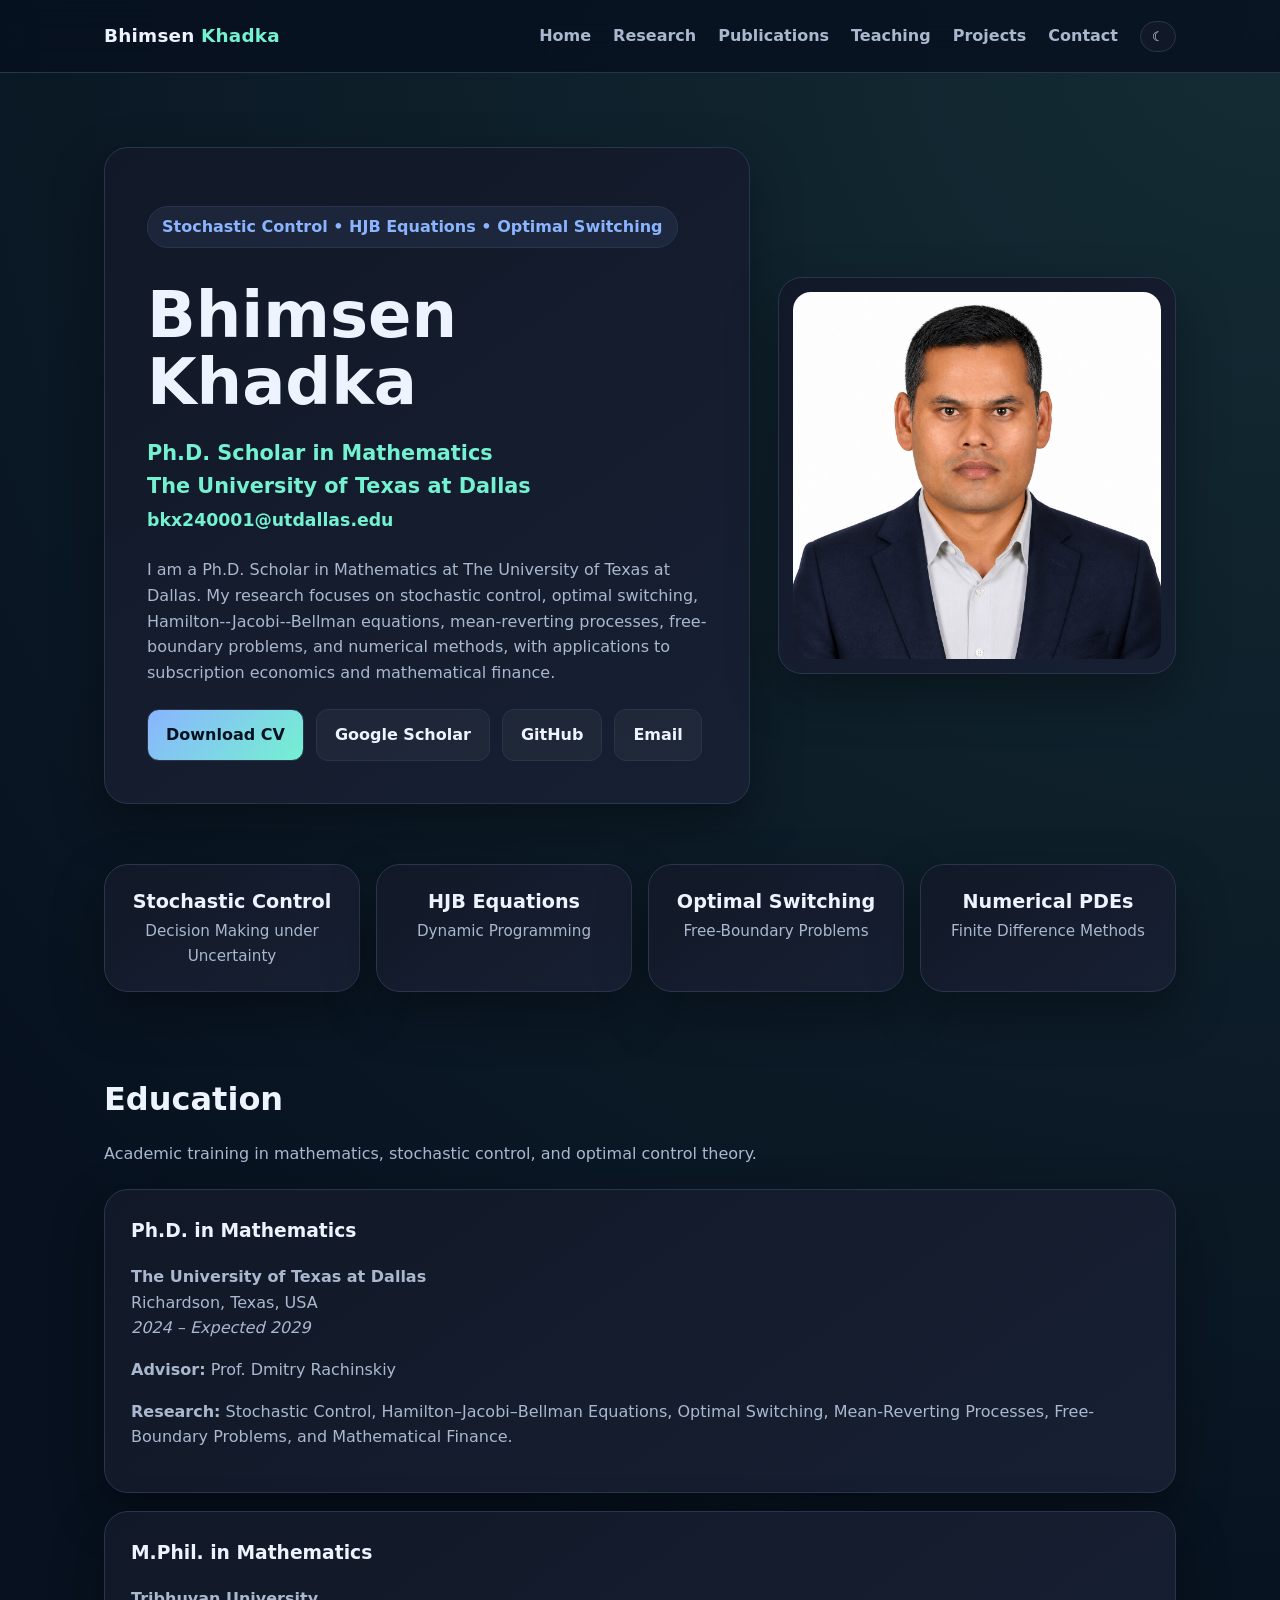
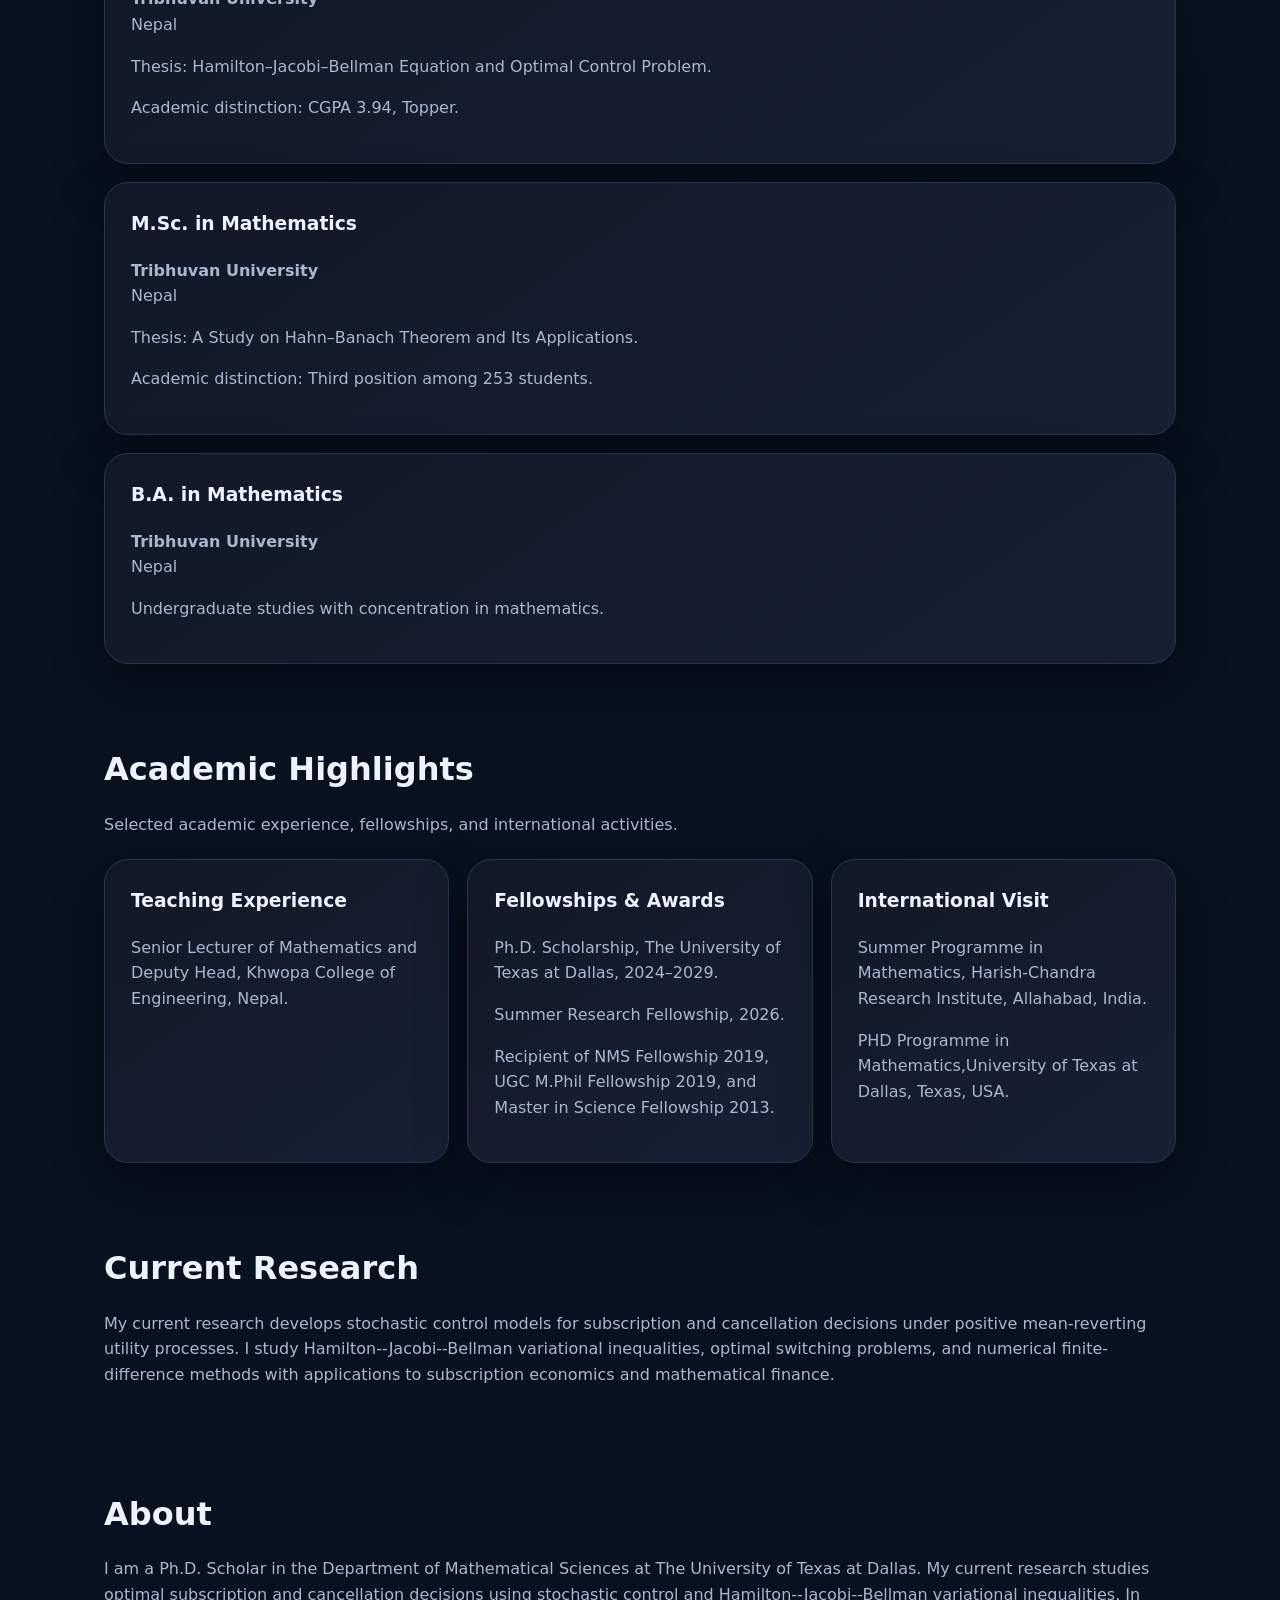
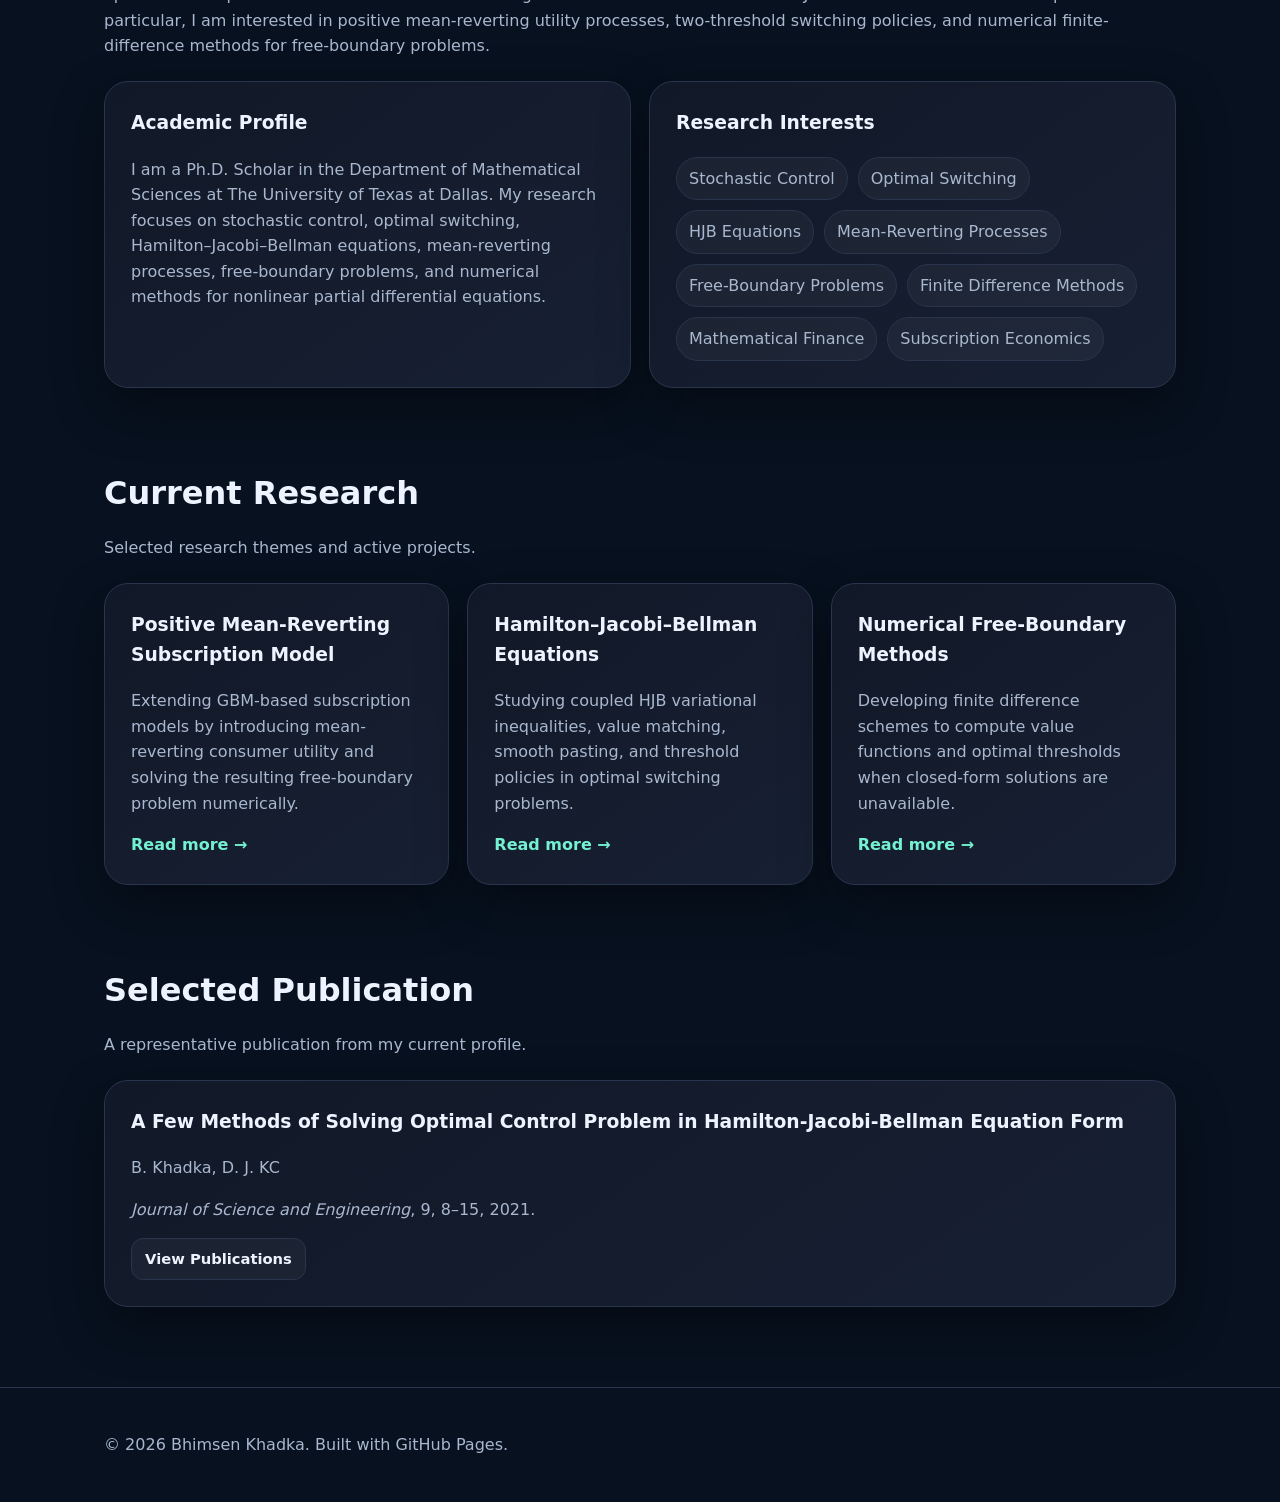
==== commit 4f1a60bb: "Update fellowship and program details in index.html" ====
--- a/index.html
+++ b/index.html
@@ -163,13 +163,14 @@
     Summer Research Fellowship, 2026.
   </p>
   <p>
-    Recipient of Nepal Mathematical Fellowship-2019, UGC M.Phil Fellowship-2019, Nepal, and Master in Science Fellowship-2013.
+    Recipient of NMS Fellowship 2019, UGC M.Phil Fellowship 2019, and Master in Science Fellowship 2013.
   </p>
 </div>
 
     <div class="card">
       <h3>International Visit</h3>
       <p>Summer Programme in Mathematics, Harish-Chandra Research Institute, Allahabad, India.</p>
+      <p>PHD Programme in Mathematics,University of Texas at Dallas, Texas, USA. </p>
     </div>
   </div>
 </section>
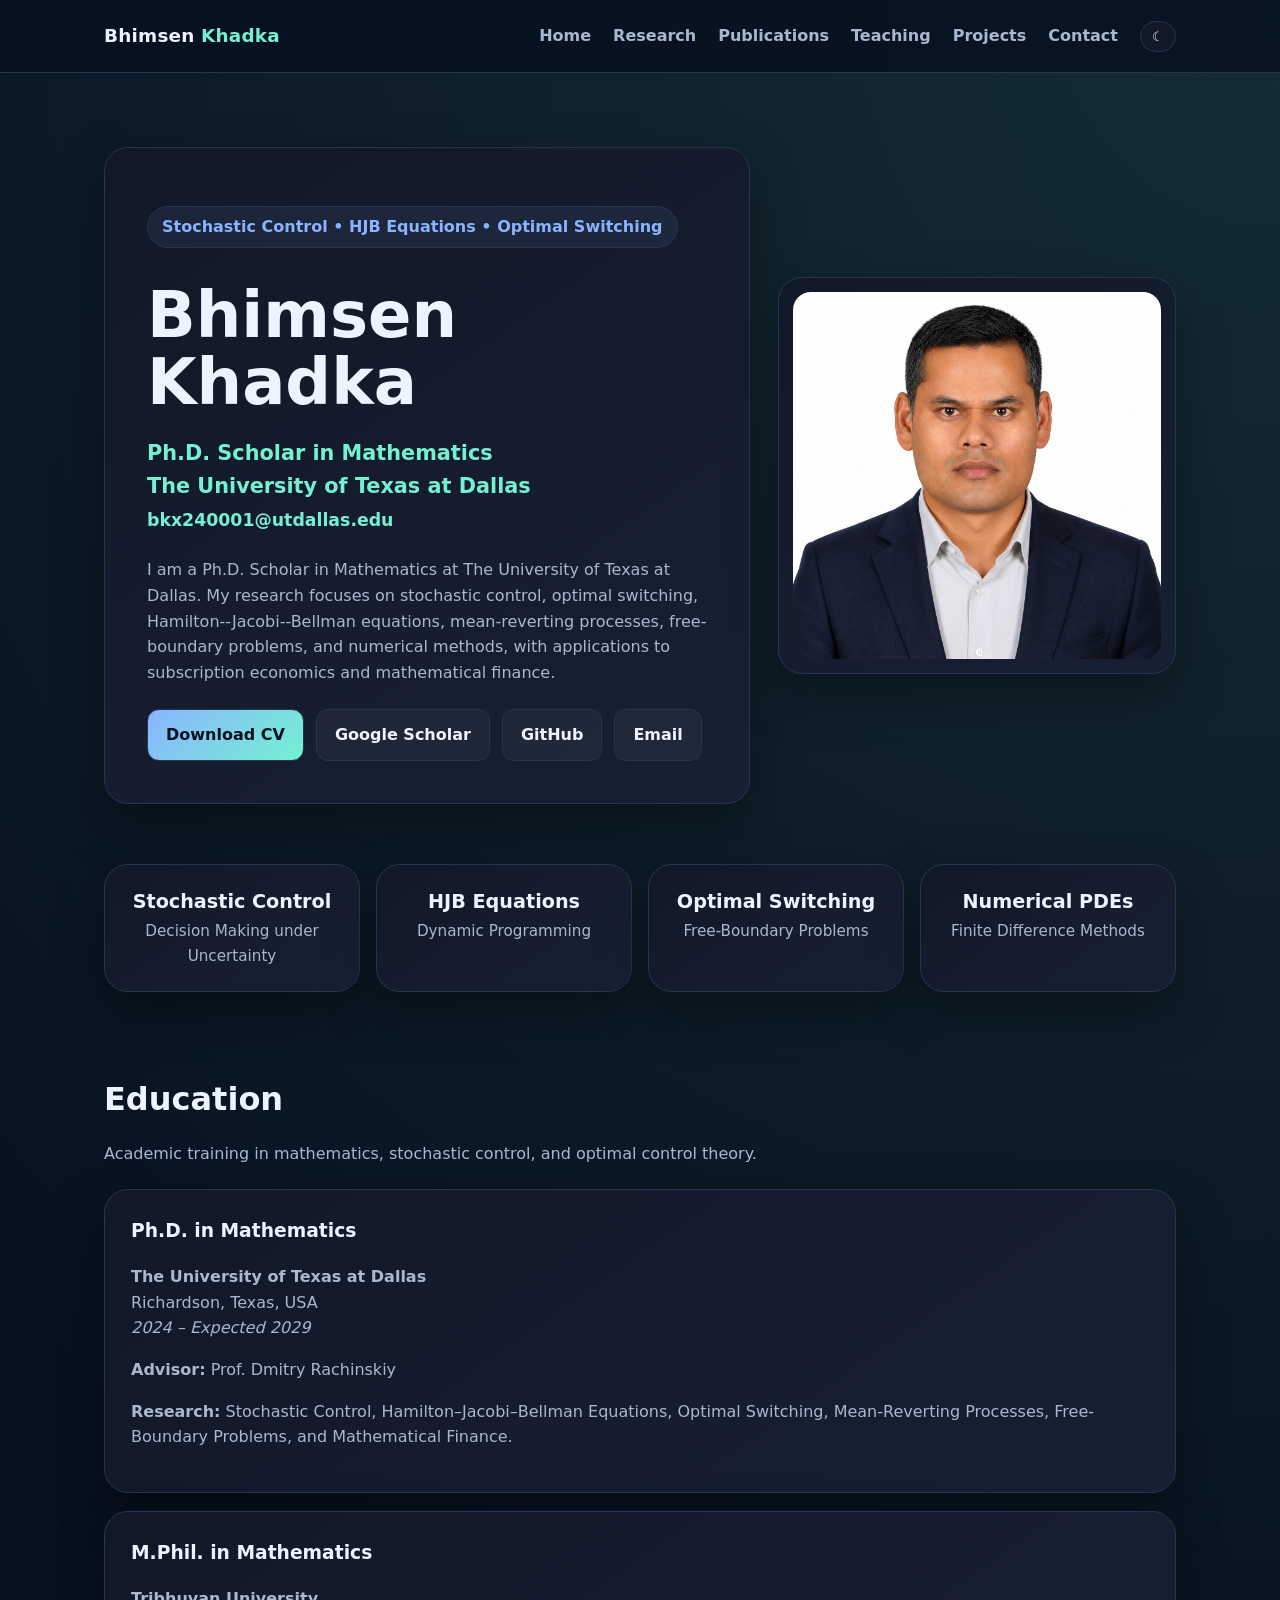
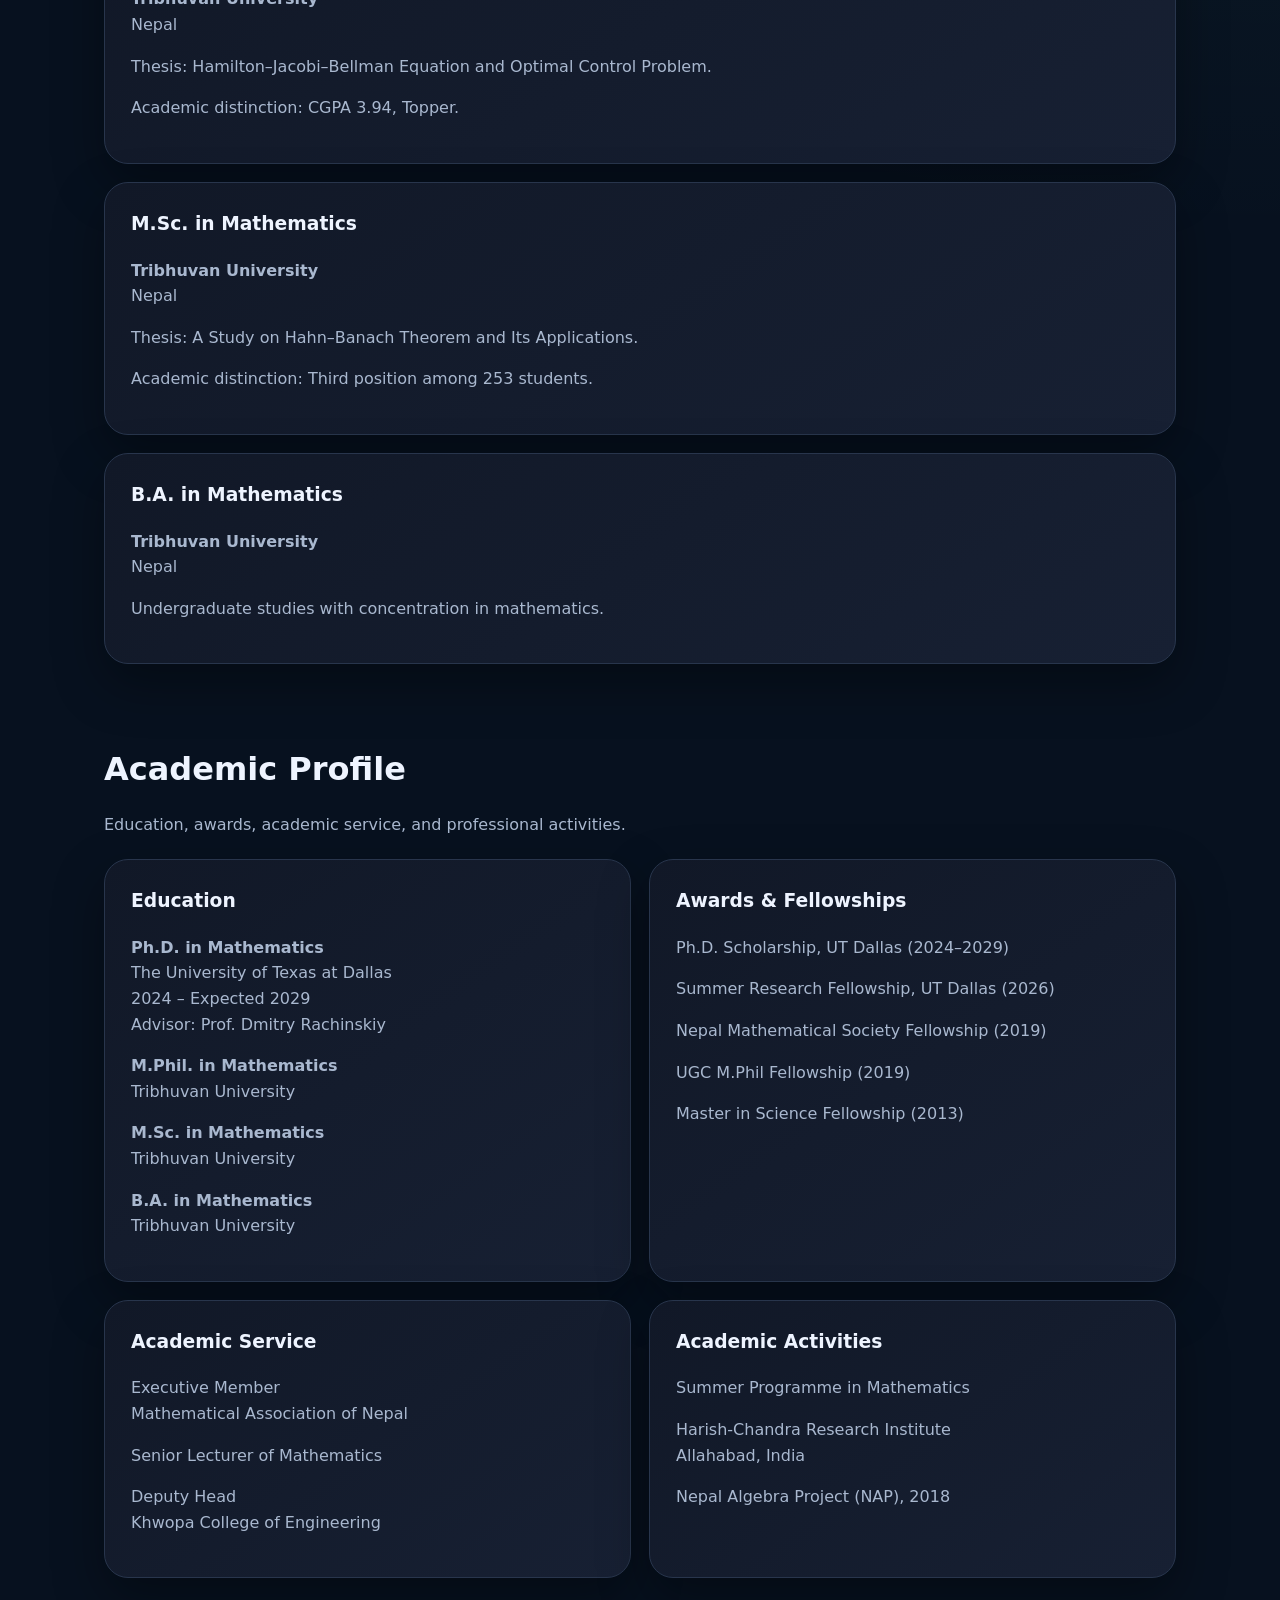
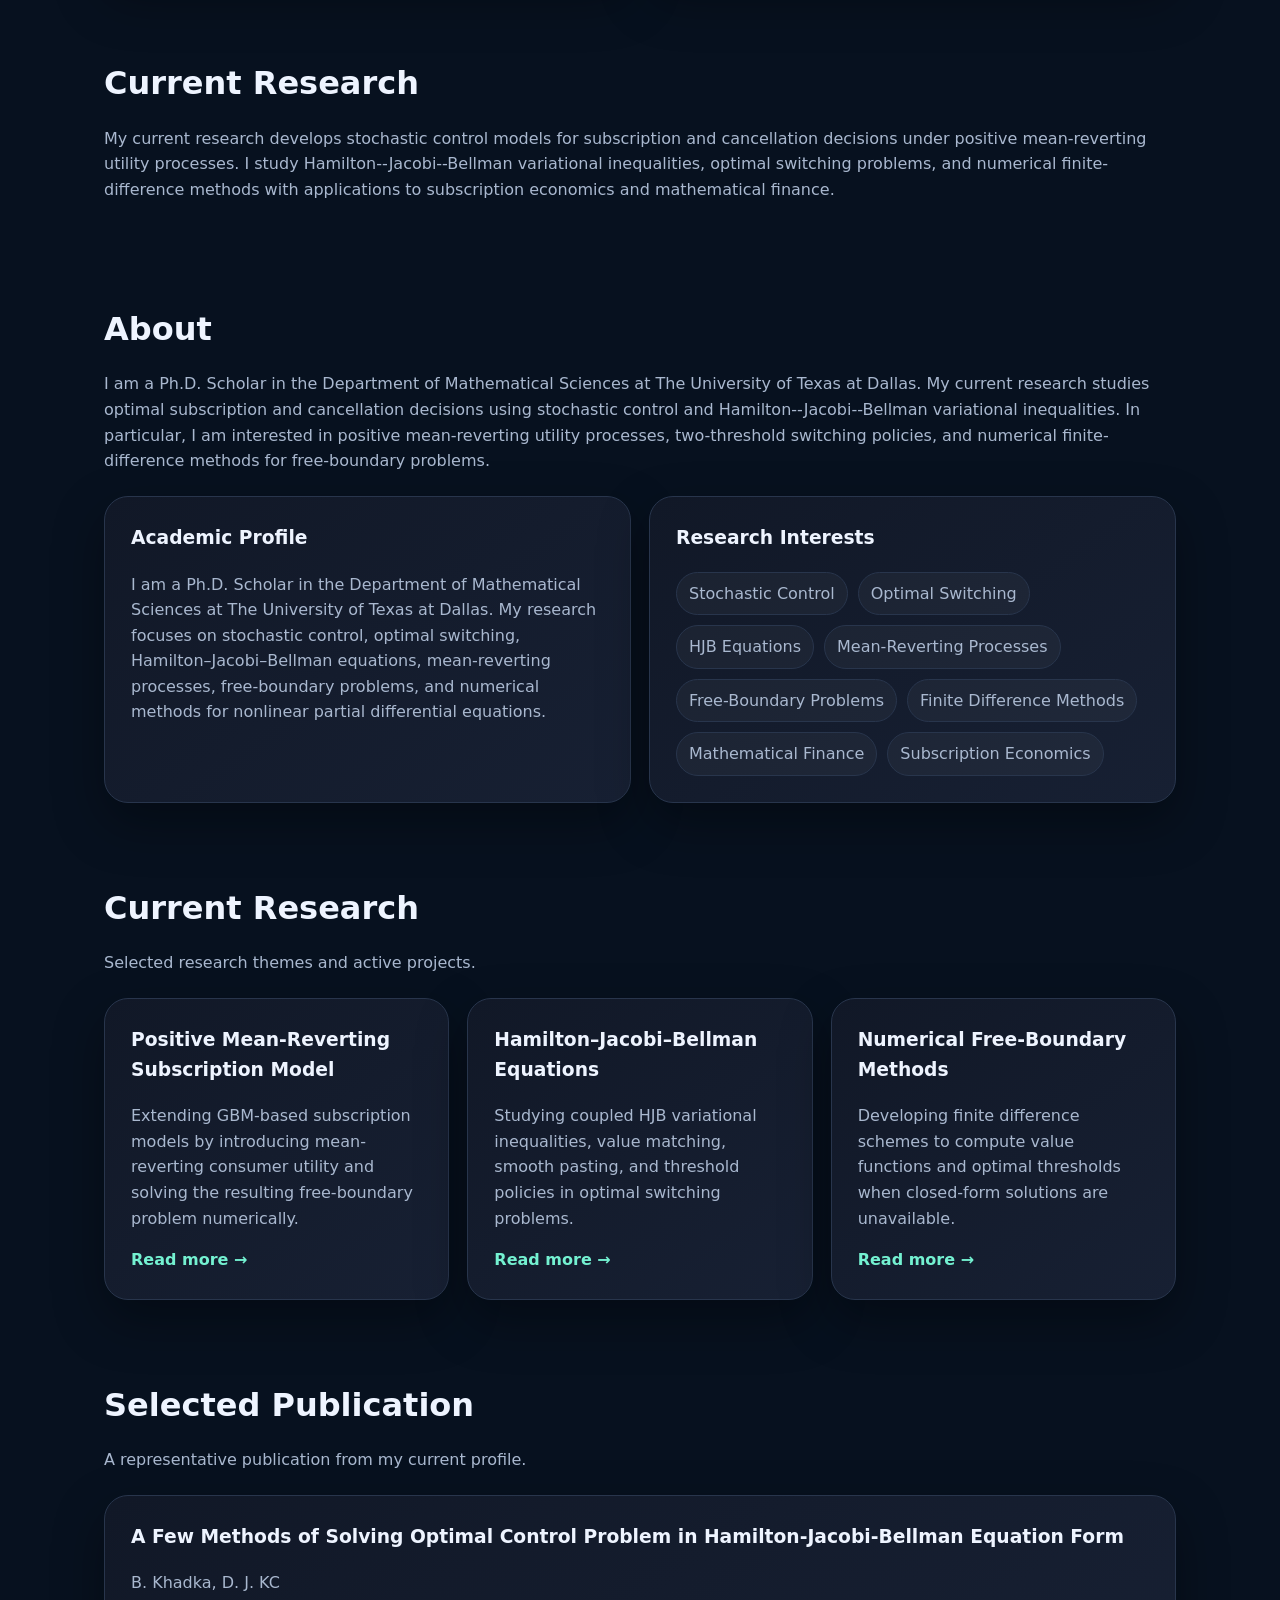
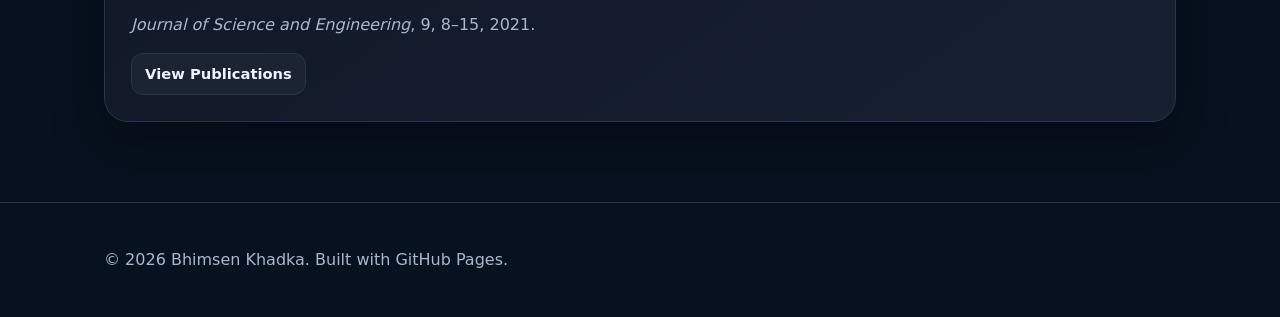
==== commit 107a08d5: "Enhance academic section with detailed profile Added detailed academic profile section including edu" ====
--- a/index.html
+++ b/index.html
@@ -143,36 +143,77 @@
 
     
 <section class="section container">
-  <div class="section-heading">
-    <h2>Academic Highlights</h2>
-    <p>Selected academic experience, fellowships, and international activities.</p>
-  </div>
-
-  <div class="grid three">
-    <div class="card">
-      <h3>Teaching Experience</h3>
-      <p>Senior Lecturer of Mathematics and Deputy Head, Khwopa College of Engineering, Nepal.</p>
+    <div class="section-heading">
+        <h2>Academic Profile</h2>
+        <p>Education, awards, academic service, and professional activities.</p>
     </div>
 
-   <div class="card">
-  <h3>Fellowships & Awards</h3>
-  <p>
-    Ph.D. Scholarship, The University of Texas at Dallas, 2024–2029.
-  </p>
-  <p>
-    Summer Research Fellowship, 2026.
-  </p>
-  <p>
-    Recipient of NMS Fellowship 2019, UGC M.Phil Fellowship 2019, and Master in Science Fellowship 2013.
-  </p>
-</div>
-
-    <div class="card">
-      <h3>International Visit</h3>
-      <p>Summer Programme in Mathematics, Harish-Chandra Research Institute, Allahabad, India.</p>
-      <p>PHD Programme in Mathematics,University of Texas at Dallas, Texas, USA. </p>
+    <div class="grid two">
+
+        <div class="card">
+            <h3>Education</h3>
+
+            <p>
+                <strong>Ph.D. in Mathematics</strong><br>
+                The University of Texas at Dallas<br>
+                2024 – Expected 2029<br>
+                Advisor: Prof. Dmitry Rachinskiy
+            </p>
+
+            <p>
+                <strong>M.Phil. in Mathematics</strong><br>
+                Tribhuvan University
+            </p>
+
+            <p>
+                <strong>M.Sc. in Mathematics</strong><br>
+                Tribhuvan University
+            </p>
+
+            <p>
+                <strong>B.A. in Mathematics</strong><br>
+                Tribhuvan University
+            </p>
+        </div>
+
+        <div class="card">
+            <h3>Awards & Fellowships</h3>
+
+            <p>Ph.D. Scholarship, UT Dallas (2024–2029)</p>
+
+            <p>Summer Research Fellowship, UT Dallas (2026)</p>
+
+            <p>Nepal Mathematical Society Fellowship (2019)</p>
+
+            <p>UGC M.Phil Fellowship (2019)</p>
+
+            <p>Master in Science Fellowship (2013)</p>
+        </div>
+
+        <div class="card">
+            <h3>Academic Service</h3>
+
+            <p>Executive Member<br>
+            Mathematical Association of Nepal</p>
+
+            <p>Senior Lecturer of Mathematics</p>
+
+            <p>Deputy Head<br>
+            Khwopa College of Engineering</p>
+        </div>
+
+        <div class="card">
+            <h3>Academic Activities</h3>
+
+            <p>Summer Programme in Mathematics</p>
+
+            <p>Harish-Chandra Research Institute<br>
+            Allahabad, India</p>
+
+            <p>Nepal Algebra Project (NAP), 2018</p>
+        </div>
+
     </div>
-  </div>
 </section>
 
     
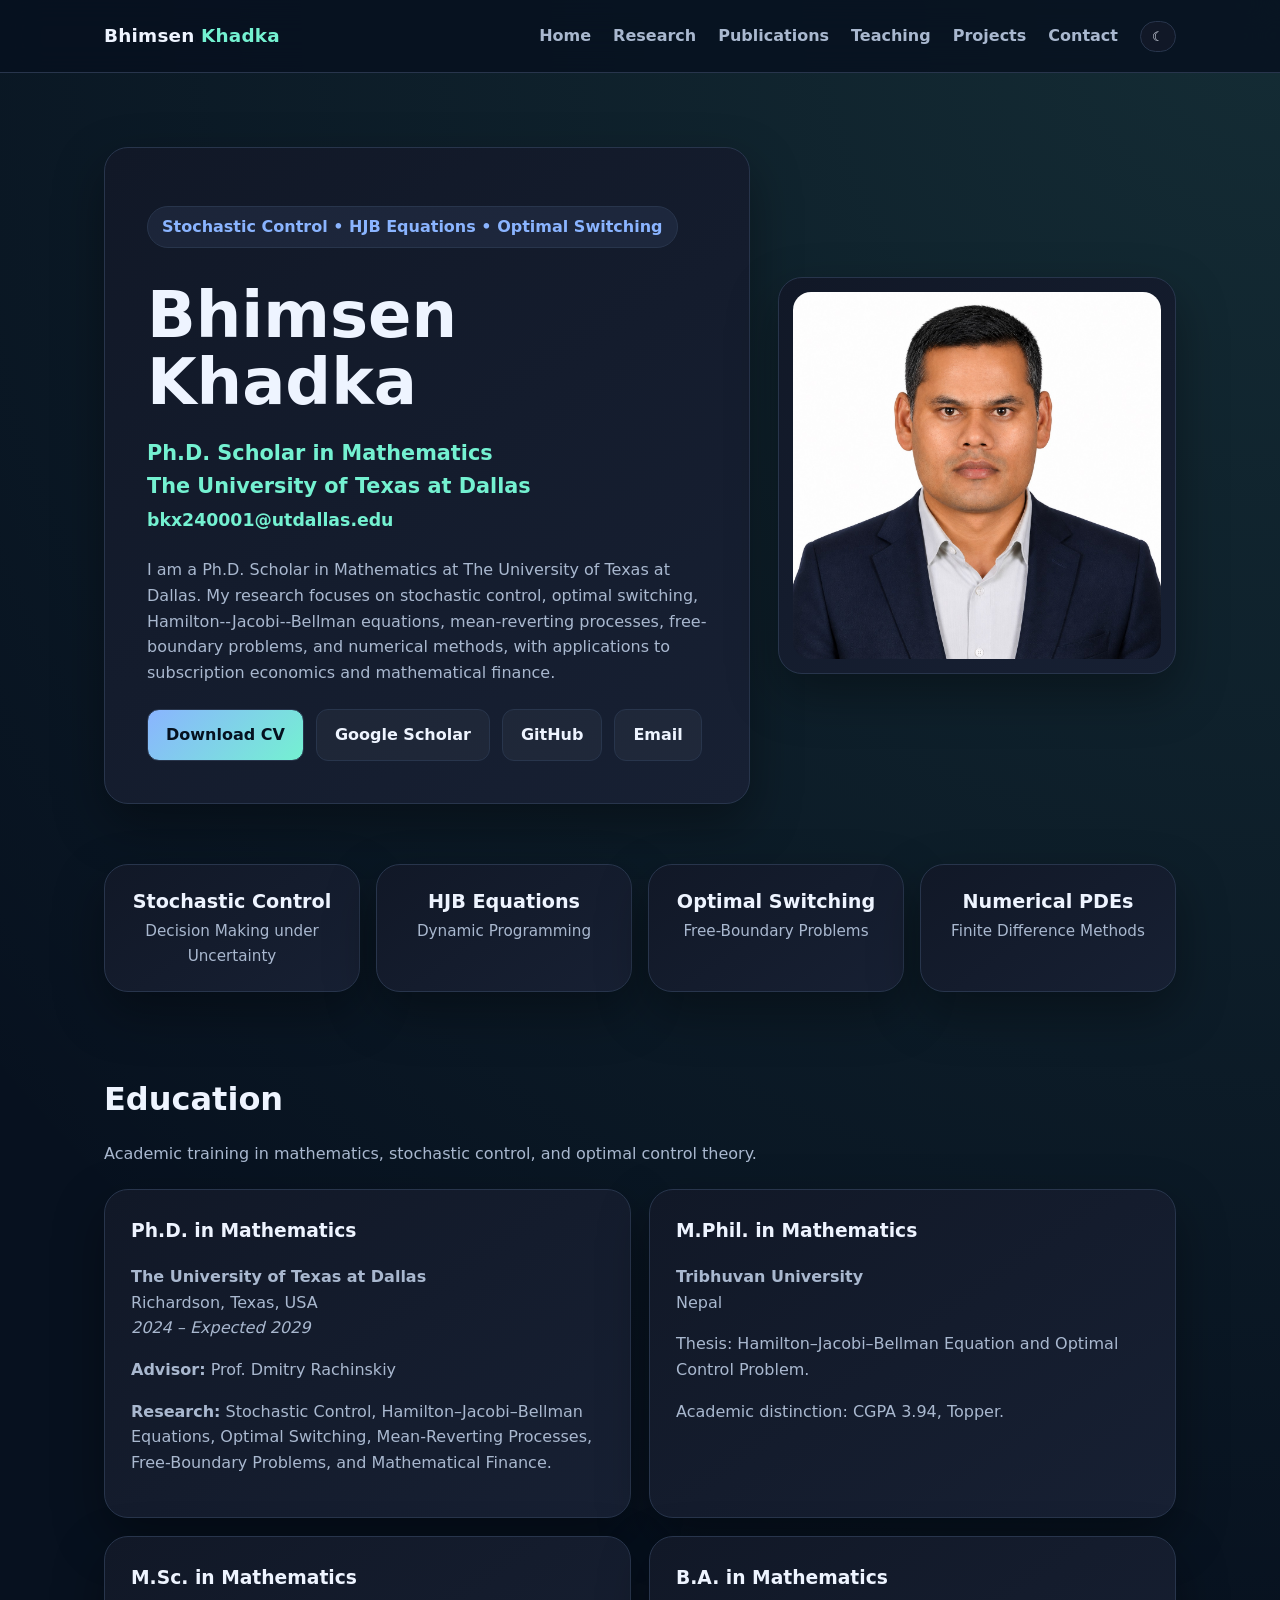
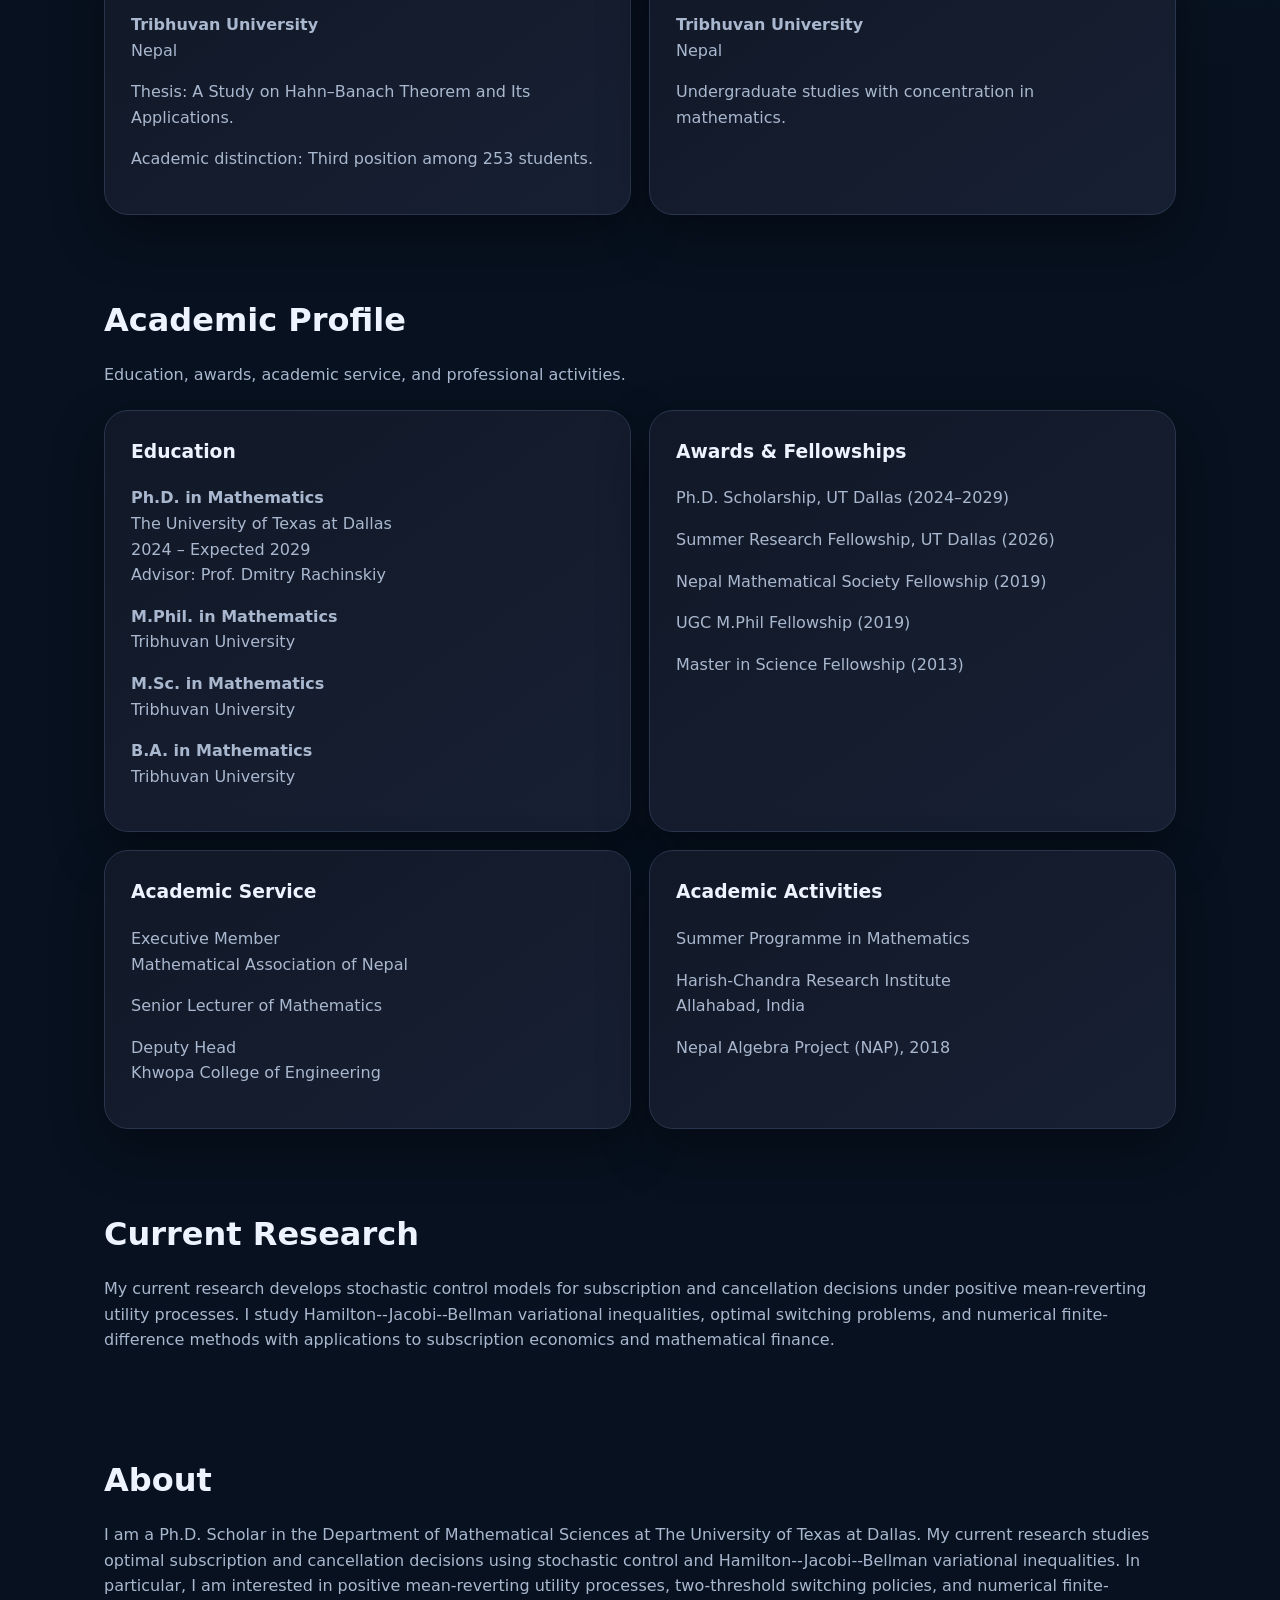
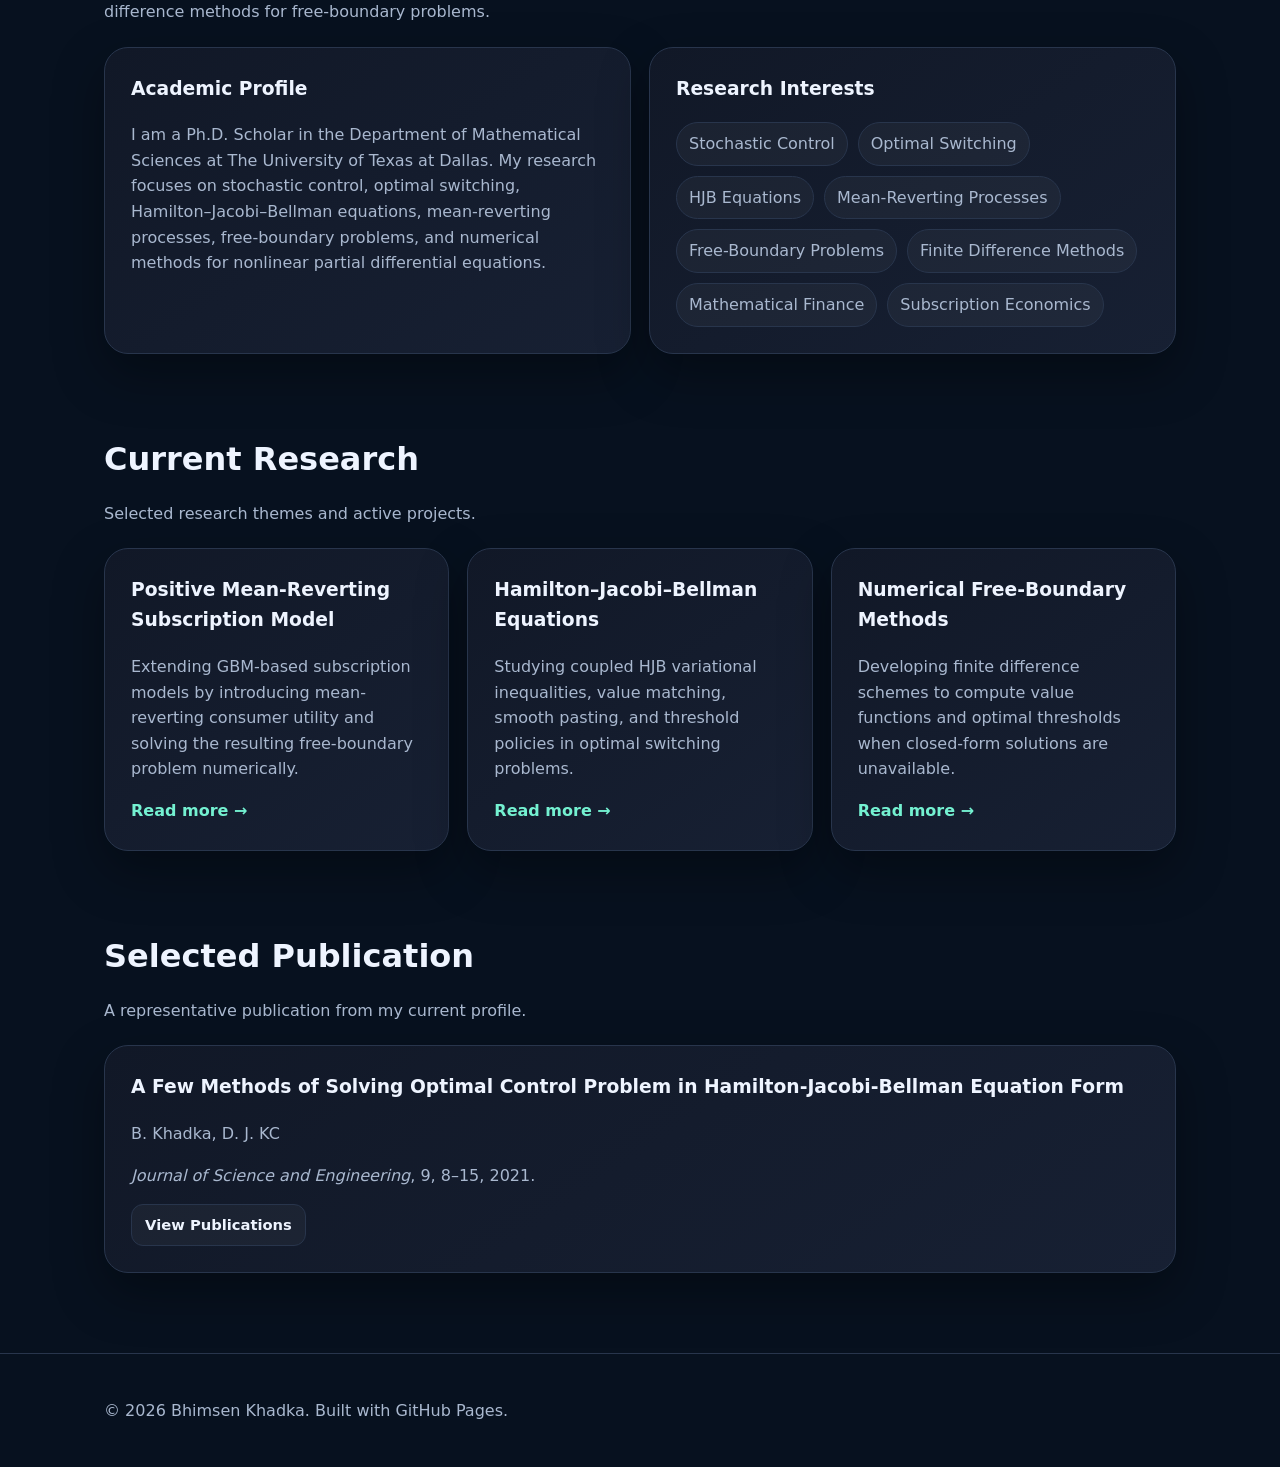
==== commit f31adf1d: "Fix indentation in index.html" ====
--- a/index.html
+++ b/index.html
@@ -80,7 +80,7 @@
     <p>Academic training in mathematics, stochastic control, and optimal control theory.</p>
   </div>
 
-  <div class="grid four">
+ <div class="grid two">
 
     <article class="card">
       <h3>Ph.D. in Mathematics</h3>
